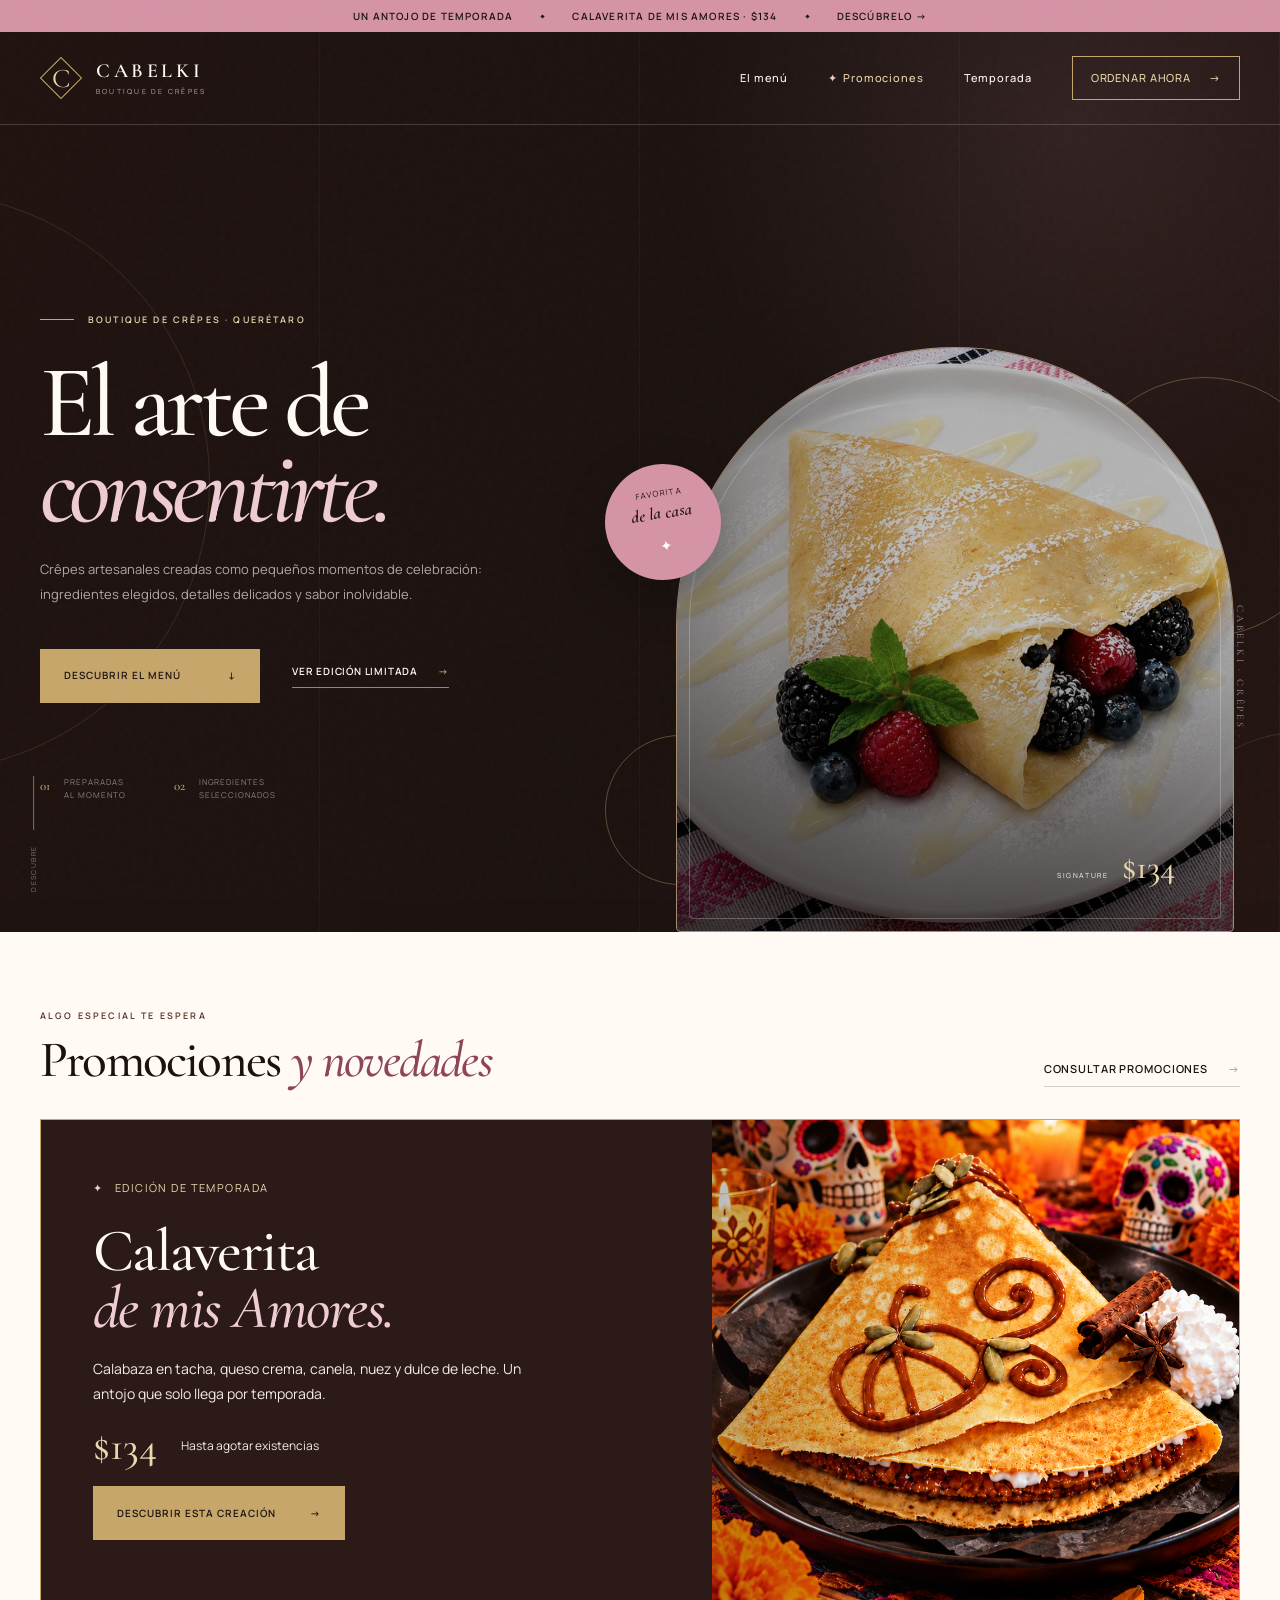
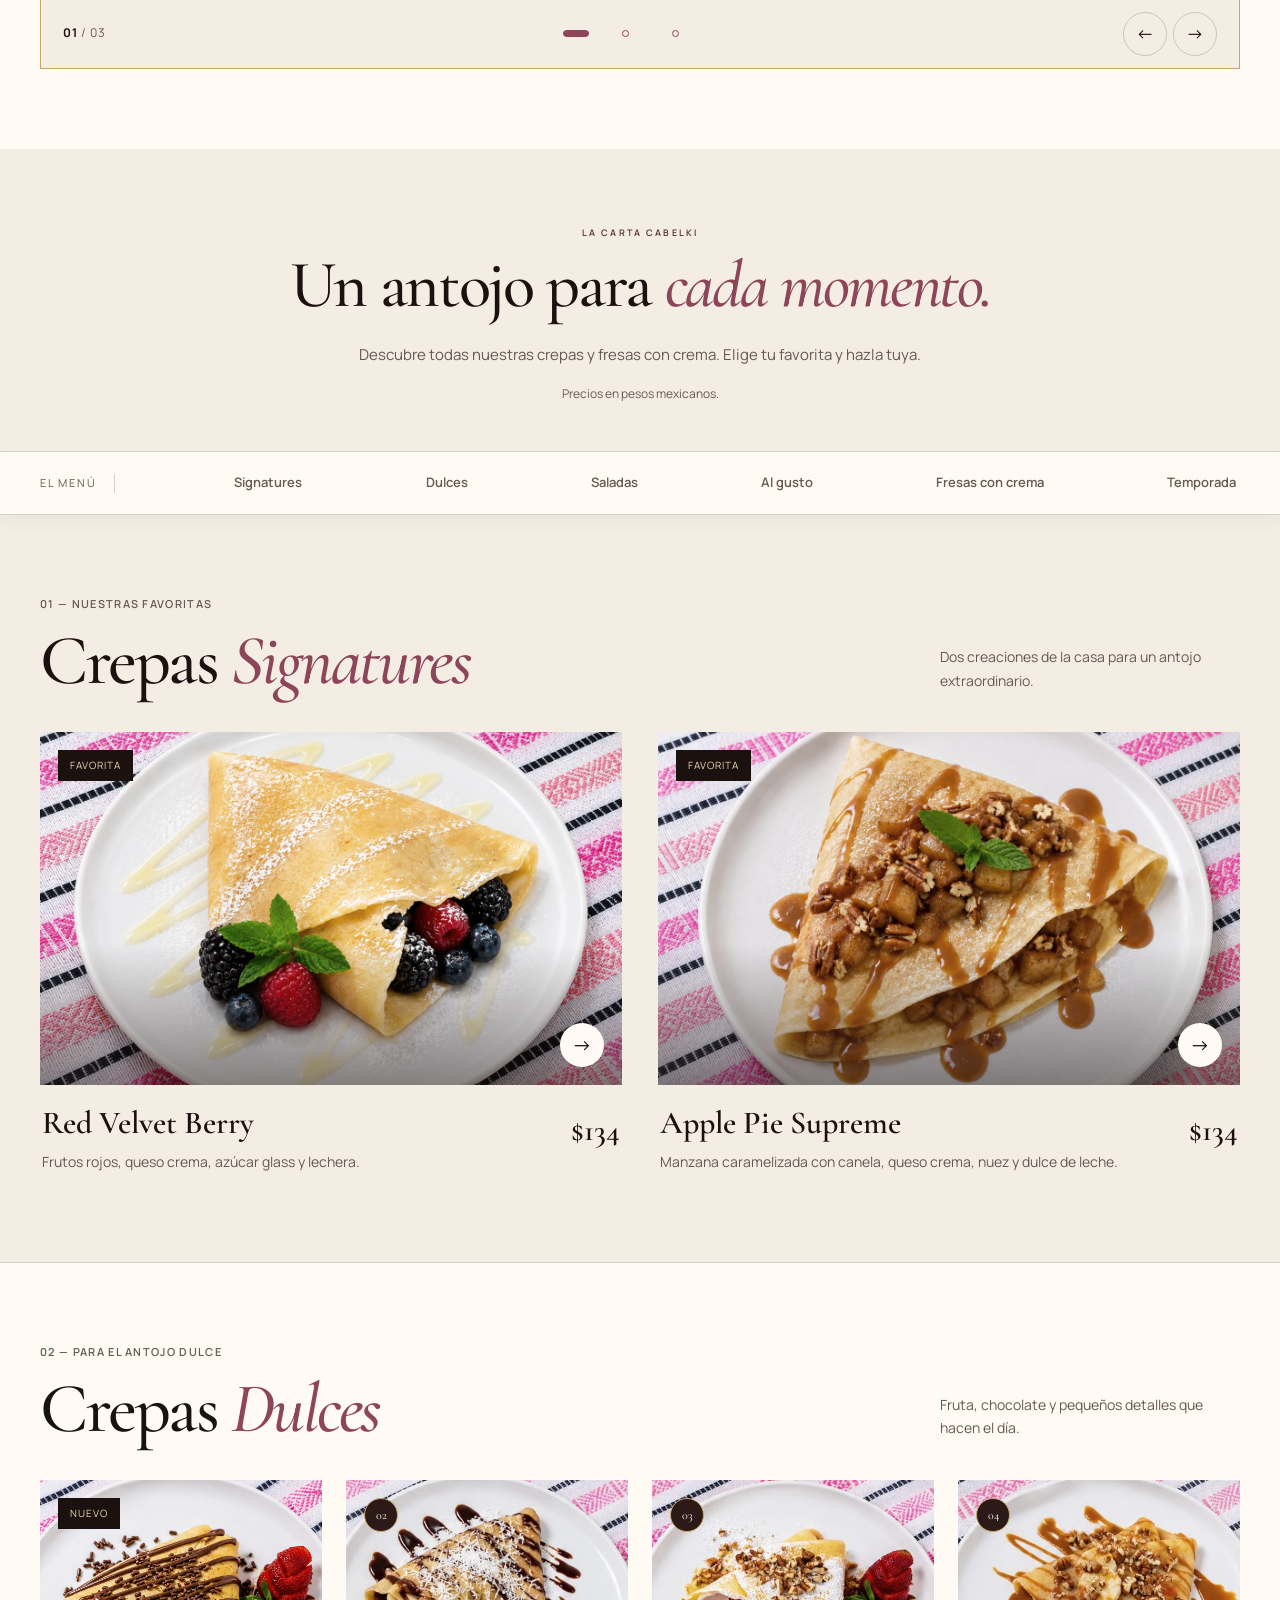
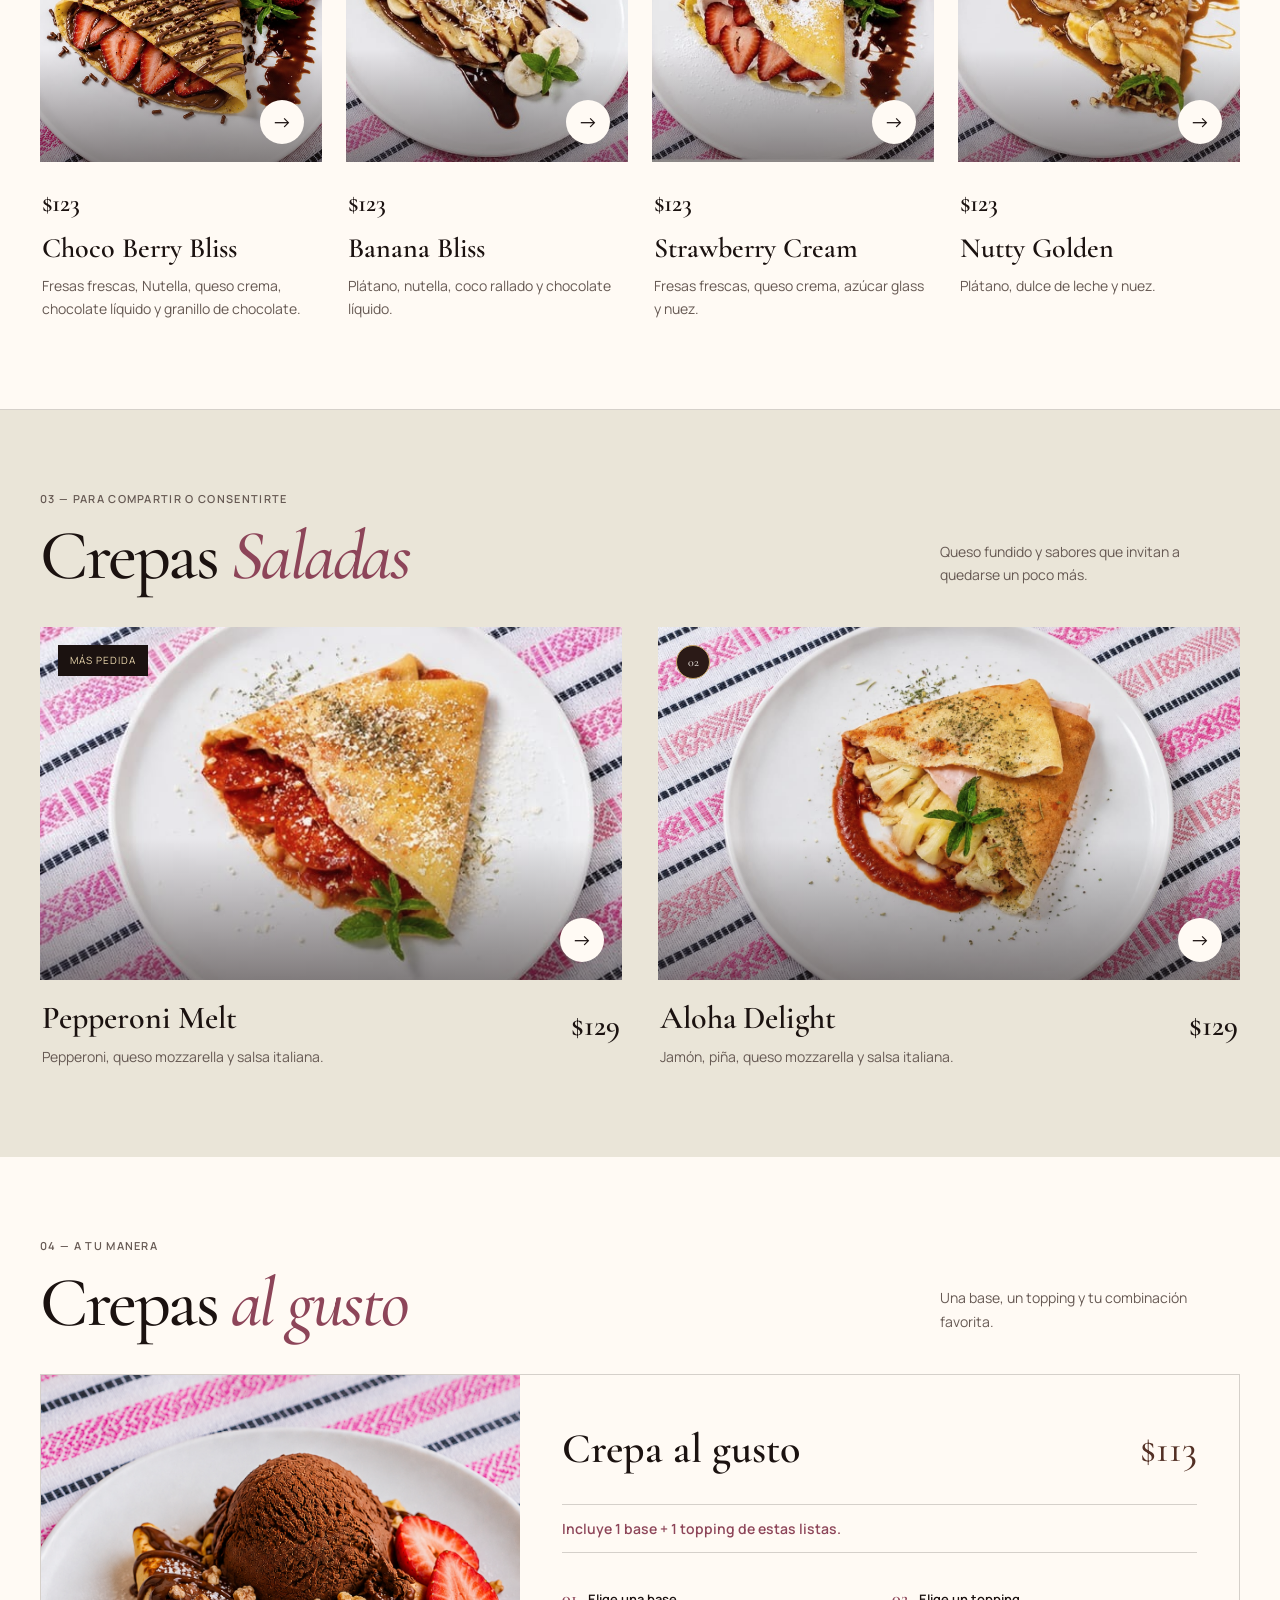
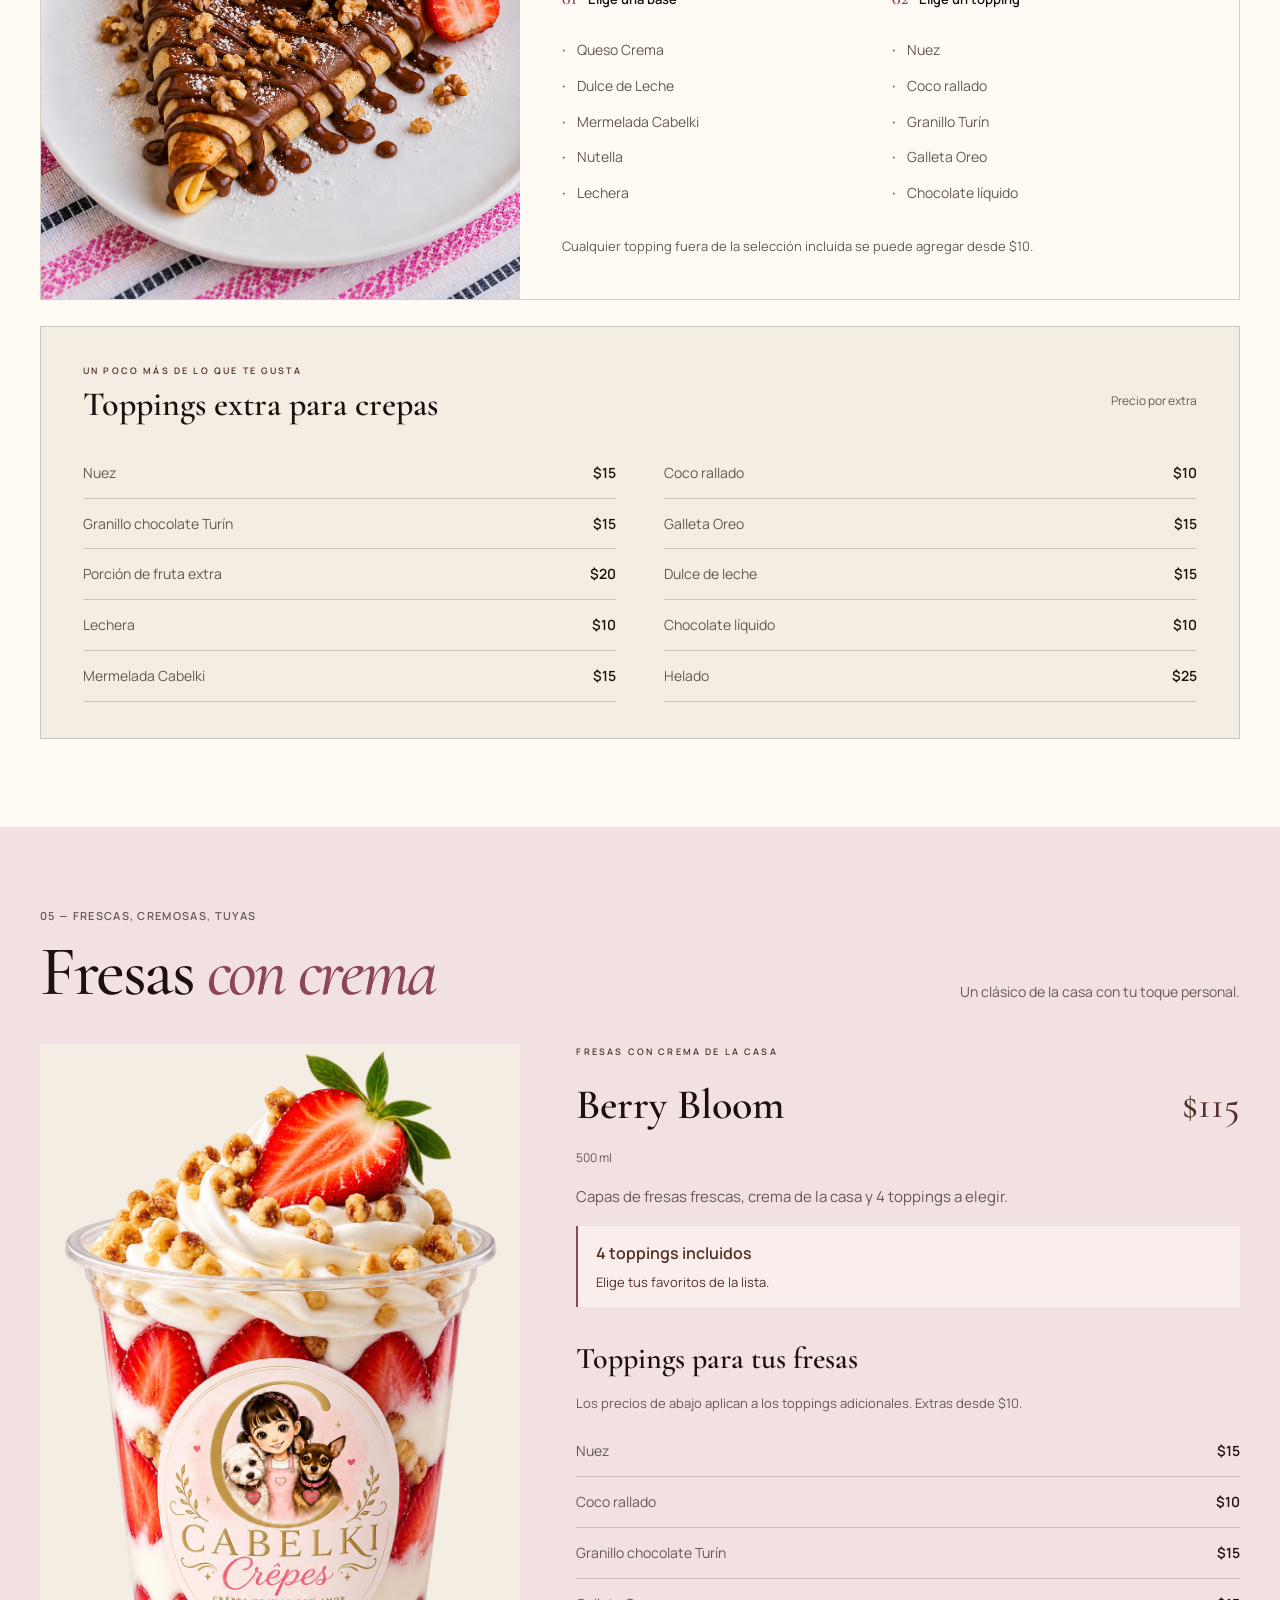
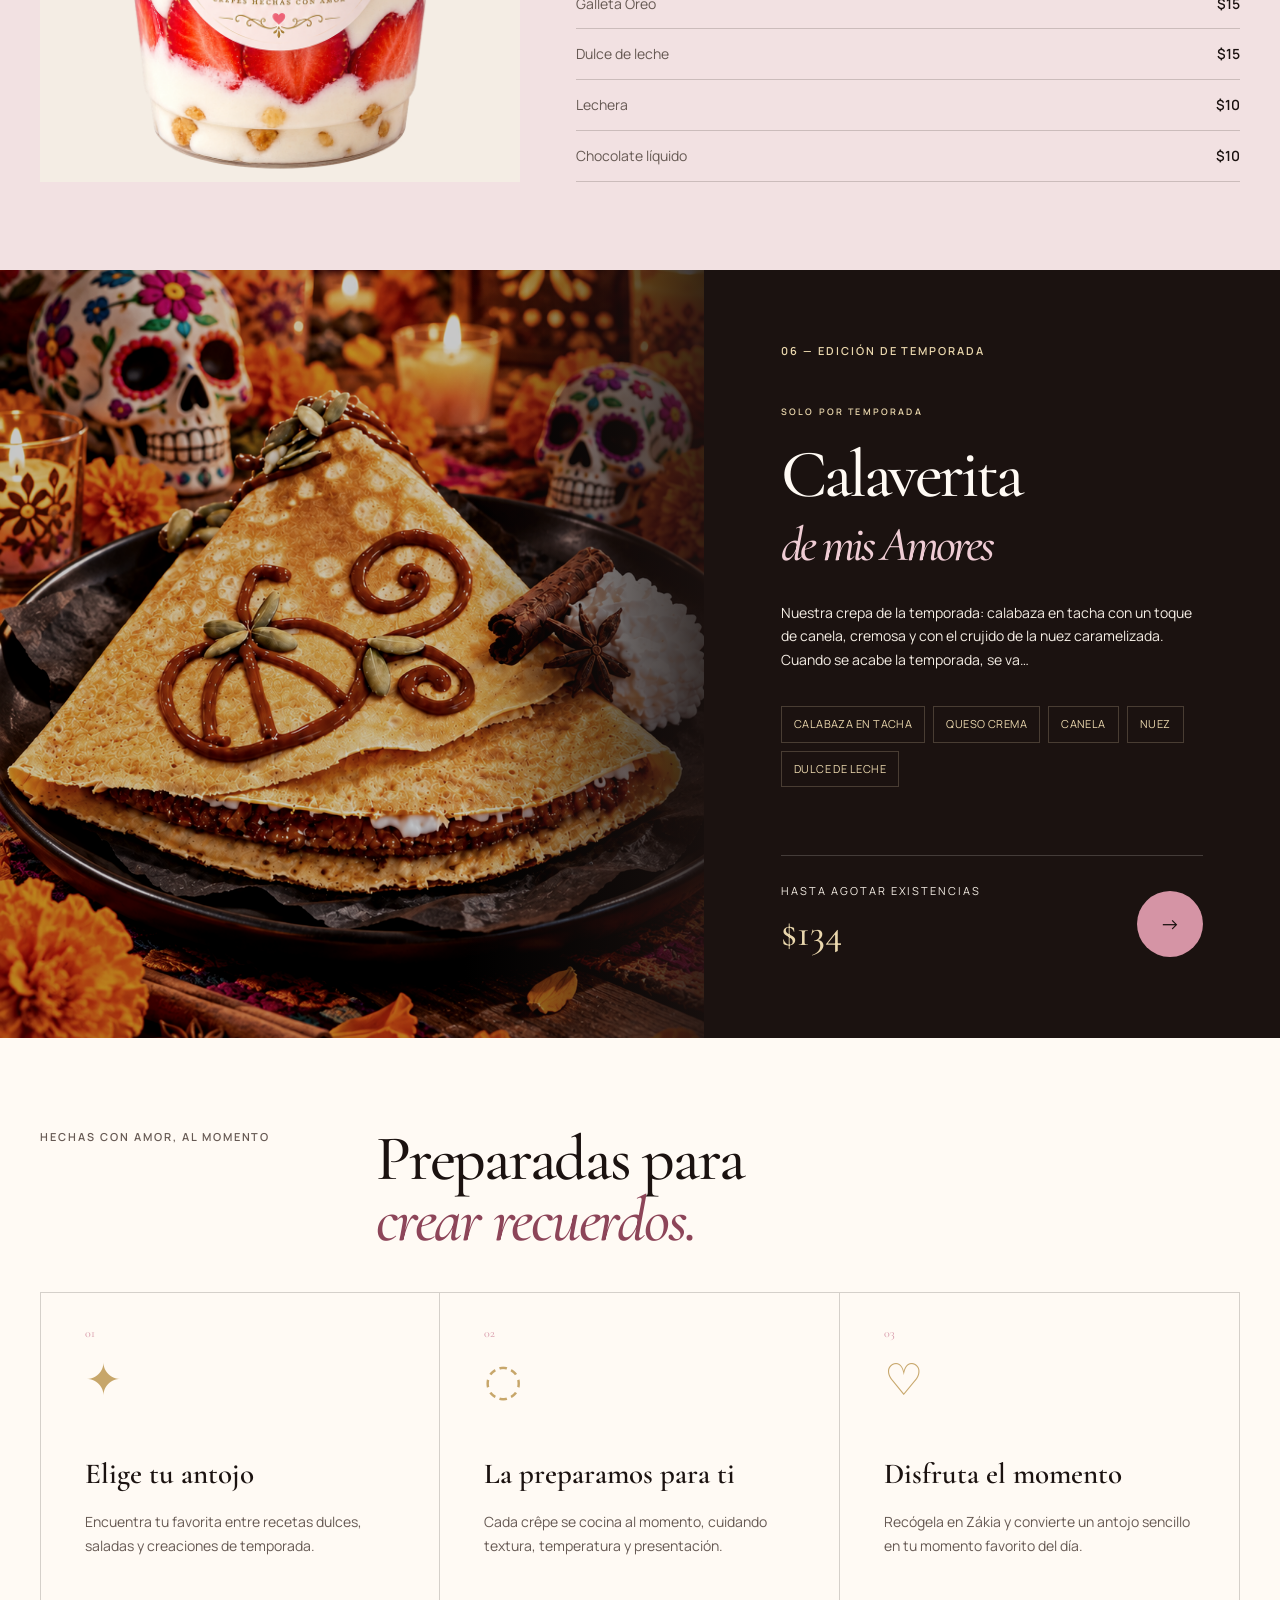
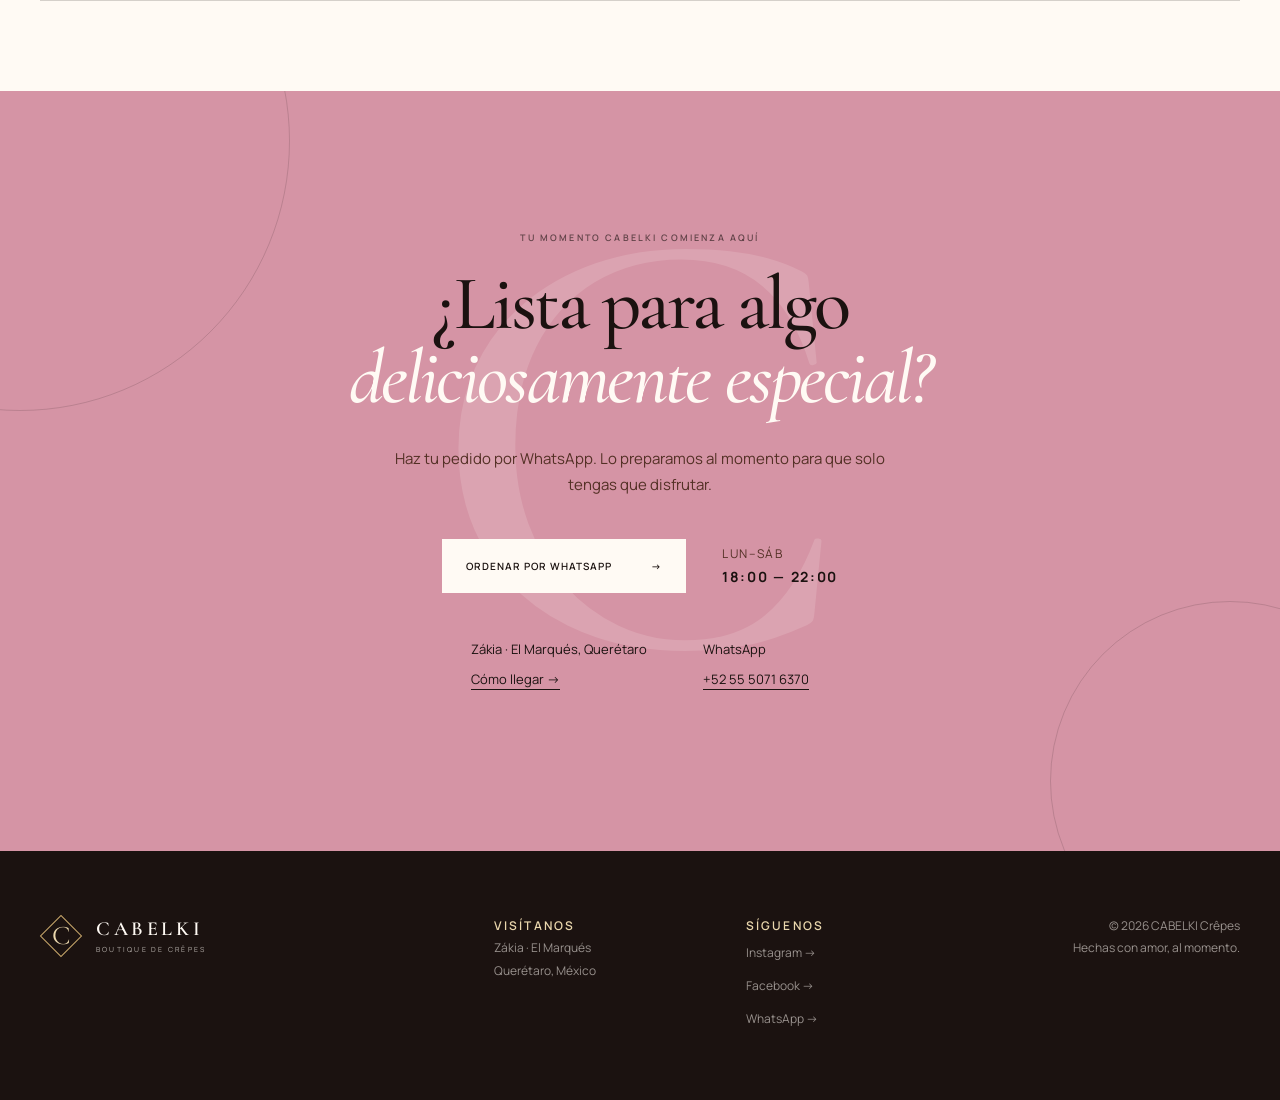
==== design-artifacts/luxury-concept/index.html @ 90e81aed "Add luxury menu concept and promotions carousel" ====
<!doctype html>
<html lang="es-MX">
<head>
  <meta charset="utf-8">
  <meta name="viewport" content="width=device-width, initial-scale=1">
  <meta name="theme-color" content="#1b1210">
  <title>CABELKI Crêpes — Menú artesanal</title>
  <meta name="description" content="Descubre el menú de CABELKI: crepas Signatures, dulces, saladas, al gusto y fresas con crema. Preparadas al momento en Zákia, Querétaro.">
  <link rel="icon" href="../../assets/logo/favicon.svg" type="image/svg+xml">
  <link rel="preconnect" href="https://fonts.googleapis.com">
  <link rel="preconnect" href="https://fonts.gstatic.com" crossorigin>
  <link href="https://fonts.googleapis.com/css2?family=Cormorant+Garamond:ital,wght@0,500;0,600;1,500&family=Manrope:wght@400;500;600&display=swap" rel="stylesheet">
  <link rel="stylesheet" href="styles.css">
</head>
<body>
  <a class="skip-link" href="#main">Saltar al contenido</a>

  <a class="announcement" href="#promociones">
    <span>Un antojo de temporada</span>
    <i aria-hidden="true"></i>
    <span>Calaverita de mis Amores · $134</span>
    <i aria-hidden="true"></i>
    <span>Descúbrelo <span aria-hidden="true">→</span></span>
  </a>

  <header class="site-header" id="siteHeader">
    <div class="nav-shell">
      <a class="brand" href="#inicio" aria-label="CABELKI Crêpes — Inicio">
        <span class="brand-seal" aria-hidden="true">C</span>
        <span class="brand-type">
          <b>CABELKI</b>
          <small>Boutique de crêpes</small>
        </span>
      </a>

      <button class="menu-toggle" id="menuToggle" type="button" aria-expanded="false" aria-controls="primaryNav">
        <span></span><span></span>
        <span class="sr-only">Abrir menú</span>
      </button>

      <nav class="primary-nav" id="primaryNav" aria-label="Navegación principal">
        <a href="#coleccion">El menú</a>
        <a href="#promociones" class="nav-promotions"><span aria-hidden="true">✦</span> Promociones</a>
        <a href="#temporada">Temporada</a>
        <a href="#contacto" class="nav-order">Ordenar ahora <span aria-hidden="true">&rarr;</span></a>
      </nav>
    </div>
  </header>

  <main id="main">
    <section class="hero" id="inicio">
      <div class="hero-orbit hero-orbit--one" aria-hidden="true"></div>
      <div class="hero-orbit hero-orbit--two" aria-hidden="true"></div>

      <div class="hero-shell">
        <div class="hero-copy">
          <p class="kicker"><span></span>Boutique de crêpes · Querétaro</p>
          <h1>El arte de<br><em>consentirte.</em></h1>
          <p class="hero-lede">Crêpes artesanales creadas como pequeños momentos de celebración: ingredientes elegidos, detalles delicados y sabor inolvidable.</p>

          <div class="hero-actions">
            <a class="button button--gold" href="#coleccion">Descubrir el menú <span aria-hidden="true">&darr;</span></a>
            <a class="text-link" href="#temporada">Ver edición limitada <span aria-hidden="true">→</span></a>
          </div>

          <div class="hero-notes" aria-label="Características">
            <p><strong>01</strong><span>Preparadas<br>al momento</span></p>
            <p><strong>02</strong><span>Ingredientes<br>seleccionados</span></p>
          </div>
        </div>

        <div class="hero-art">
          <p class="vertical-word" aria-hidden="true">CABELKI · CRÊPES ·</p>
          <div class="arch-frame">
            <img src="../../assets/crepes/red-velvet-berry.jpg" alt="Crêpe CABELKI con frutos rojos frescos">
            <div class="image-wash" aria-hidden="true"></div>
          </div>
          <div class="hero-badge" aria-label="Favorita de la casa">
            <span>Favorita</span>
            <strong>de la casa</strong>
            <i aria-hidden="true">✦</i>
          </div>
          <div class="hero-price">
            <small>Signature</small>
            <strong>$134</strong>
          </div>
        </div>
      </div>

      <a class="scroll-cue" href="#promociones">
        <span>Descubre</span><i aria-hidden="true"></i>
      </a>
    </section>

    <section class="promotions" id="promociones" aria-labelledby="promotions-heading">
      <div class="section-shell">
        <header class="promotions-heading">
          <div><p class="overline">Algo especial te espera</p><h2 id="promotions-heading">Promociones <em>y novedades</em></h2></div>
          <a class="text-link text-link--dark" href="https://wa.me/525550716370?text=Hola%20CABELKI%2C%20%C2%BFqu%C3%A9%20promociones%20tienen%20disponibles%3F" target="_blank" rel="noopener">Consultar promociones <span aria-hidden="true">→</span></a>
        </header>
        <!-- Verified highlights; replace or add slides here when a new offer is confirmed. -->
        <div class="promo-carousel" role="region" aria-roledescription="carrusel" aria-label="Promociones y avisos de CABELKI">
          <div class="promo-slides" id="promoSlides">
            <article class="promo-slide promo-slide--season" id="promo-season" role="group" aria-roledescription="diapositiva" aria-label="1 de 3: Edición de temporada">
              <div class="promo-copy">
                <p class="promo-label"><span aria-hidden="true">✦</span> Edición de temporada</p>
                <h3>Calaverita<br><em>de mis Amores.</em></h3>
                <p>Calabaza en tacha, queso crema, canela, nuez y dulce de leche. Un antojo que solo llega por temporada.</p>
                <div class="promo-offer"><strong>$134</strong><span>Hasta agotar existencias</span></div>
                <a class="button button--gold" href="#temporada">Descubrir esta creación <span aria-hidden="true">→</span></a>
              </div>
              <div class="promo-photo"><img src="../../assets/crepes/crepa-de-temporada.png" alt="Calaverita de mis Amores, crepa de temporada" loading="lazy" decoding="async"></div>
            </article>
            <article class="promo-slide promo-slide--berry" id="promo-berry" role="group" aria-roledescription="diapositiva" aria-label="2 de 3: Berry Bloom">
              <div class="promo-copy">
                <p class="promo-label"><span aria-hidden="true">✦</span> Un favorito a tu gusto</p>
                <h3>Berry Bloom.<br><em>Tu toque especial.</em></h3>
                <p>Fresas frescas y crema de la casa en un vaso de 500 ml. Incluye 4 toppings a elegir.</p>
                <div class="promo-offer"><strong>$115</strong><span>Extras desde $10</span></div>
                <a class="button button--gold" href="#fresas-con-crema">Ver fresas y toppings <span aria-hidden="true">→</span></a>
              </div>
              <div class="promo-photo"><img src="../../assets/crepes/fresas-con-crema.png" alt="Vaso Berry Bloom de fresas con crema" loading="lazy" decoding="async"></div>
            </article>
            <article class="promo-slide promo-slide--notice" id="promo-hours" role="group" aria-roledescription="diapositiva" aria-label="3 de 3: Horario y pedidos">
              <div class="promo-copy">
                <p class="promo-label"><span aria-hidden="true">✦</span> Un aviso para tu próximo antojo</p>
                <h3>Las tardes saben<br><em>mejor aquí.</em></h3>
                <p>Te esperamos en Zákia, El Marqués. Haz tu pedido por WhatsApp; preparamos cada crepa al momento.</p>
                <div class="notice-hours"><strong>18:00 — 22:00</strong><span>Lunes a sábado</span></div>
                <a class="button button--gold" href="https://wa.me/525550716370?text=%C2%A1Hola%20CABELKI!%20Quiero%20hacer%20un%20pedido." target="_blank" rel="noopener">Pedir por WhatsApp <span aria-hidden="true">→</span></a>
              </div>
              <div class="notice-art" aria-hidden="true"><span>C</span><p>Hechas con amor.<br>Al momento.</p></div>
            </article>
          </div>
          <div class="promo-controls" hidden>
            <span class="promo-counter" aria-hidden="true"><b id="promoCurrent">01</b> <span>/ 03</span></span>
            <div class="promo-dots" aria-label="Elegir un aviso">
              <button type="button" data-promo-slide="0" aria-controls="promo-season" aria-label="Ver aviso 1: Edición de temporada" aria-current="true"></button>
              <button type="button" data-promo-slide="1" aria-controls="promo-berry" aria-label="Ver aviso 2: Berry Bloom"></button>
              <button type="button" data-promo-slide="2" aria-controls="promo-hours" aria-label="Ver aviso 3: Horario y pedidos"></button>
            </div>
            <div class="promo-arrows">
              <button type="button" id="promoPrevious" aria-controls="promoSlides" aria-label="Aviso anterior"><span aria-hidden="true">←</span></button>
              <button type="button" id="promoNext" aria-controls="promoSlides" aria-label="Aviso siguiente"><span aria-hidden="true">→</span></button>
            </div>
          </div>
          <p class="sr-only" id="promoStatus" aria-live="polite" aria-atomic="true"></p>
        </div>
      </div>
    </section>

    <div class="menu-intro section-shell" id="coleccion">
      <p class="overline">La carta CABELKI</p>
      <h2>Un antojo para <em>cada momento.</em></h2>
      <p>Descubre todas nuestras crepas y fresas con crema. Elige tu favorita y hazla tuya.</p>
      <span class="menu-note">Precios en pesos mexicanos.</span>
    </div>

    <nav class="category-nav" aria-label="Categorías del menú">
      <div class="category-nav-inner section-shell">
        <span class="category-nav-label">El menú</span>
        <a href="#signature">Signatures</a>
        <a href="#dulces">Dulces</a>
        <a href="#saladas">Saladas</a>
        <a href="#crepe-al-gusto">Al gusto</a>
        <a href="#fresas-con-crema">Fresas con crema</a>
        <a href="#temporada">Temporada</a>
      </div>
    </nav>


    <section class="menu-category menu-category--signature" id="signature" aria-labelledby="signature-heading">
      <div class="section-shell">
        <header class="category-heading">
          <div><p class="section-index">01 — Nuestras favoritas</p><h2 id="signature-heading">Crepas <em>Signatures</em></h2></div>
          <p>Dos creaciones de la casa para un antojo extraordinario.</p>
        </header>
        <div class="product-grid product-grid--2">
          <article class="product-card">
            <a class="product-image" href="#contacto" aria-label="Ver cómo pedir Red Velvet Berry">
              <img src="../../assets/crepes/red-velvet-berry.jpg" alt="Crepa Red Velvet Berry" loading="lazy" decoding="async">
              <span class="product-badge">Favorita</span>
              <span class="image-action" aria-hidden="true">→</span>
            </a>
            <div class="product-info">
              <div><h3>Red Velvet Berry</h3><p class="product-description">Frutos rojos, queso crema, azúcar glass y lechera.</p></div>
              <strong class="product-price">$134</strong>
            </div>
          </article>
          <article class="product-card">
            <a class="product-image" href="#contacto" aria-label="Ver cómo pedir Apple Pie Supreme">
              <img src="../../assets/crepes/apple-pie-supreme.jpg" alt="Crepa Apple Pie Supreme" loading="lazy" decoding="async">
              <span class="product-badge">Favorita</span>
              <span class="image-action" aria-hidden="true">→</span>
            </a>
            <div class="product-info">
              <div><h3>Apple Pie Supreme</h3><p class="product-description">Manzana caramelizada con canela, queso crema, nuez y dulce de leche.</p></div>
              <strong class="product-price">$134</strong>
            </div>
          </article>
        </div>
      </div>
    </section>

    <section class="menu-category menu-category--sweet" id="dulces" aria-labelledby="dulces-heading">
      <div class="section-shell">
        <header class="category-heading">
          <div><p class="section-index">02 — Para el antojo dulce</p><h2 id="dulces-heading">Crepas <em>Dulces</em></h2></div>
          <p>Fruta, chocolate y pequeños detalles que hacen el día.</p>
        </header>
        <div class="product-grid product-grid--4">
          <article class="product-card">
            <a class="product-image" href="#contacto" aria-label="Ver cómo pedir Choco Berry Bliss">
              <img src="../../assets/crepes/choco-berry-bliss.jpeg" alt="Crepa Choco Berry Bliss" loading="lazy" decoding="async">
              <span class="product-badge">Nuevo</span>
              <span class="image-action" aria-hidden="true">→</span>
            </a>
            <div class="product-info">
              <div><h3>Choco Berry Bliss</h3><p class="product-description">Fresas frescas, Nutella, queso crema, chocolate líquido y granillo de chocolate.</p></div>
              <strong class="product-price">$123</strong>
            </div>
          </article>
          <article class="product-card">
            <a class="product-image" href="#contacto" aria-label="Ver cómo pedir Banana Bliss">
              <img src="../../assets/crepes/banana-bliss.jpeg" alt="Crepa Banana Bliss" loading="lazy" decoding="async">
              <span class="product-number">02</span>
              <span class="image-action" aria-hidden="true">→</span>
            </a>
            <div class="product-info">
              <div><h3>Banana Bliss</h3><p class="product-description">Plátano, nutella, coco rallado y chocolate líquido.</p></div>
              <strong class="product-price">$123</strong>
            </div>
          </article>
          <article class="product-card">
            <a class="product-image" href="#contacto" aria-label="Ver cómo pedir Strawberry Cream">
              <img src="../../assets/crepes/strawberry-cream.jpg" alt="Crepa Strawberry Cream" loading="lazy" decoding="async">
              <span class="product-number">03</span>
              <span class="image-action" aria-hidden="true">→</span>
            </a>
            <div class="product-info">
              <div><h3>Strawberry Cream</h3><p class="product-description">Fresas frescas, queso crema, azúcar glass y nuez.</p></div>
              <strong class="product-price">$123</strong>
            </div>
          </article>
          <article class="product-card">
            <a class="product-image" href="#contacto" aria-label="Ver cómo pedir Nutty Golden">
              <img src="../../assets/crepes/nutty-golden.jpg" alt="Crepa Nutty Golden" loading="lazy" decoding="async">
              <span class="product-number">04</span>
              <span class="image-action" aria-hidden="true">→</span>
            </a>
            <div class="product-info">
              <div><h3>Nutty Golden</h3><p class="product-description">Plátano, dulce de leche y nuez.</p></div>
              <strong class="product-price">$123</strong>
            </div>
          </article>
        </div>
      </div>
    </section>

    <section class="menu-category menu-category--savory" id="saladas" aria-labelledby="saladas-heading">
      <div class="section-shell">
        <header class="category-heading">
          <div><p class="section-index">03 — Para compartir o consentirte</p><h2 id="saladas-heading">Crepas <em>Saladas</em></h2></div>
          <p>Queso fundido y sabores que invitan a quedarse un poco más.</p>
        </header>
        <div class="product-grid product-grid--2">
          <article class="product-card">
            <a class="product-image" href="#contacto" aria-label="Ver cómo pedir Pepperoni Melt">
              <img src="../../assets/crepes/pepperoni-melt.jpeg" alt="Crepa Pepperoni Melt" loading="lazy" decoding="async">
              <span class="product-badge">Más pedida</span>
              <span class="image-action" aria-hidden="true">→</span>
            </a>
            <div class="product-info">
              <div><h3>Pepperoni Melt</h3><p class="product-description">Pepperoni, queso mozzarella y salsa italiana.</p></div>
              <strong class="product-price">$129</strong>
            </div>
          </article>
          <article class="product-card">
            <a class="product-image" href="#contacto" aria-label="Ver cómo pedir Aloha Delight">
              <img src="../../assets/crepes/aloha-delight.jpg" alt="Crepa Aloha Delight" loading="lazy" decoding="async">
              <span class="product-number">02</span>
              <span class="image-action" aria-hidden="true">→</span>
            </a>
            <div class="product-info">
              <div><h3>Aloha Delight</h3><p class="product-description">Jamón, piña, queso mozzarella y salsa italiana.</p></div>
              <strong class="product-price">$129</strong>
            </div>
          </article>
        </div>
      </div>
    </section>

    <section class="menu-category custom-section" id="crepe-al-gusto" aria-labelledby="custom-heading">
      <div class="section-shell">
        <header class="category-heading">
          <div><p class="section-index">04 — A tu manera</p><h2 id="custom-heading">Crepas <em>al gusto</em></h2></div>
          <p>Una base, un topping y tu combinación favorita.</p>
        </header>
        <article class="custom-feature">
          <div class="feature-photo"><img src="../../assets/crepes/crepe-al-gusto.png" alt="Crepa al gusto con base y topping a elegir" loading="lazy" decoding="async"></div>
          <div class="custom-copy">
            <div class="feature-title-row"><h3>Crepa al gusto</h3><strong class="feature-price">$113</strong></div>
            <p class="feature-included">Incluye 1 base + 1 topping de estas listas.</p>
            <div class="choice-columns">
              <div><h4><span>01</span> Elige una base</h4><ul class="choice-list" id="base-options">
                    <li>Queso Crema</li>
                    <li>Dulce de Leche</li>
                    <li>Mermelada Cabelki</li>
                    <li>Nutella</li>
                    <li>Lechera</li>
              </ul></div>
              <div><h4><span>02</span> Elige un topping</h4><ul class="choice-list" id="included-toppings">
                    <li>Nuez</li>
                    <li>Coco rallado</li>
                    <li>Granillo Turín</li>
                    <li>Galleta Oreo</li>
                    <li>Chocolate líquido</li>
              </ul></div>
            </div>
            <p class="feature-note">Cualquier topping fuera de la selección incluida se puede agregar desde $10.</p>
          </div>
        </article>
        <div class="extras-panel" id="toppings-extras">
          <div class="extras-heading"><div><p class="overline">Un poco más de lo que te gusta</p><h3>Toppings extra para crepas</h3></div><p>Precio por extra</p></div>
          <ul class="price-list" aria-label="Toppings extra para crepas y precios">
              <li><span>Nuez</span><strong>$15</strong></li>
              <li><span>Coco rallado</span><strong>$10</strong></li>
              <li><span>Granillo chocolate Turín</span><strong>$15</strong></li>
              <li><span>Galleta Oreo</span><strong>$15</strong></li>
              <li><span>Porción de fruta extra</span><strong>$20</strong></li>
              <li><span>Dulce de leche</span><strong>$15</strong></li>
              <li><span>Lechera</span><strong>$10</strong></li>
              <li><span>Chocolate líquido</span><strong>$10</strong></li>
              <li><span>Mermelada Cabelki</span><strong>$15</strong></li>
              <li><span>Helado</span><strong>$25</strong></li>
          </ul>
        </div>
      </div>
    </section>

    <section class="menu-category berry-section" id="fresas-con-crema" aria-labelledby="berry-heading">
      <div class="section-shell">
        <header class="category-heading">
          <div><p class="section-index">05 — Frescas, cremosas, tuyas</p><h2 id="berry-heading">Fresas <em>con crema</em></h2></div>
          <p>Un clásico de la casa con tu toque personal.</p>
        </header>
        <article class="berry-feature">
          <div class="feature-photo"><img src="../../assets/crepes/fresas-con-crema.png" alt="Berry Bloom: vaso de fresas con crema" loading="lazy" decoding="async"></div>
          <div class="berry-copy">
            <p class="overline">Fresas con crema de la casa</p>
            <div class="feature-title-row"><h3>Berry Bloom</h3><strong class="feature-price">$115</strong></div>
            <span class="serving-size">500 ml</span>
            <p class="berry-description">Capas de fresas frescas, crema de la casa y 4 toppings a elegir.</p>
            <p class="included-callout">4 toppings incluidos <span>Elige tus favoritos de la lista.</span></p>
            <h4>Toppings para tus fresas</h4>
            <p class="feature-note">Los precios de abajo aplican a los toppings adicionales. Extras desde $10.</p>
            <ul class="price-list berry-toppings" aria-label="Toppings para fresas con crema; precio por topping adicional">
              <li><span>Nuez</span><strong>$15</strong></li>
              <li><span>Coco rallado</span><strong>$10</strong></li>
              <li><span>Granillo chocolate Turín</span><strong>$15</strong></li>
              <li><span>Galleta Oreo</span><strong>$15</strong></li>
              <li><span>Dulce de leche</span><strong>$15</strong></li>
              <li><span>Lechera</span><strong>$10</strong></li>
              <li><span>Chocolate líquido</span><strong>$10</strong></li>
            </ul>
          </div>
        </article>
      </div>
    </section>

    <section class="season" id="temporada" aria-labelledby="season-heading">
      <div class="season-image">
        <img src="../../assets/crepes/crepa-de-temporada.png" alt="Calaverita de mis Amores, crepa de temporada CABELKI" loading="lazy" decoding="async">
      </div>
      <div class="season-copy">
        <p class="section-index">06 — Edición de temporada</p>
        <p class="overline overline--light">Solo por temporada</p>
        <h2 id="season-heading">Calaverita<br><em>de mis Amores</em></h2>
        <p class="season-description">Nuestra crepa de la temporada: calabaza en tacha con un toque de canela, cremosa y con el crujido de la nuez caramelizada. Cuando se acabe la temporada, se va…</p>
        <ul class="ingredient-list" aria-label="Ingredientes principales">
          <li>Calabaza en tacha</li>
          <li>Queso crema</li>
          <li>Canela</li>
          <li>Nuez</li>
          <li>Dulce de leche</li>
        </ul>
        <div class="season-order">
          <span><small>Hasta agotar existencias</small><strong>$134</strong></span>
          <a class="round-action" href="#contacto" aria-label="Ordenar la crepa de temporada">&rarr;</a>
        </div>
      </div>
    </section>

    <section class="experience" id="experiencia">
      <div class="section-shell">
        <header class="experience-heading">
          <p class="section-index">Hechas con amor, al momento</p>
          <h2>Preparadas para<br><em>crear recuerdos.</em></h2>
        </header>

        <div class="experience-grid">
          <article>
            <span>01</span>
            <div class="experience-icon" aria-hidden="true">✦</div>
            <h3>Elige tu antojo</h3>
            <p>Encuentra tu favorita entre recetas dulces, saladas y creaciones de temporada.</p>
          </article>
          <article>
            <span>02</span>
            <div class="experience-icon" aria-hidden="true">◌</div>
            <h3>La preparamos para ti</h3>
            <p>Cada crêpe se cocina al momento, cuidando textura, temperatura y presentación.</p>
          </article>
          <article>
            <span>03</span>
            <div class="experience-icon" aria-hidden="true">♡</div>
            <h3>Disfruta el momento</h3>
            <p>Recógela en Zákia y convierte un antojo sencillo en tu momento favorito del día.</p>
          </article>
        </div>
      </div>
    </section>

    <section class="contact" id="contacto">
      <div class="contact-art" aria-hidden="true">C</div>
      <div class="section-shell contact-inner">
        <p class="overline overline--light">Tu momento CABELKI comienza aquí</p>
        <h2>¿Lista para algo<br><em>deliciosamente especial?</em></h2>
        <p>Haz tu pedido por WhatsApp. Lo preparamos al momento para que solo tengas que disfrutar.</p>
        <div class="contact-actions">
          <a class="button button--cream" href="https://wa.me/525550716370?text=%C2%A1Hola%20CABELKI%20Cr%C3%AApes!%20Quiero%20hacer%20un%20pedido%20%F0%9F%A5%9E" target="_blank" rel="noopener">Ordenar por WhatsApp <span aria-hidden="true">&rarr;</span></a>
          <span>Lun–Sáb<br><strong>18:00 — 22:00</strong></span>
        </div>
        <div class="contact-details">
          <p>Zákia · El Marqués, Querétaro<br><a href="https://www.google.com/maps/search/Zakia+el+Marques+Quer%C3%A9taro" target="_blank" rel="noopener">Cómo llegar <span aria-hidden="true">→</span></a></p>
          <p>WhatsApp<br><a href="https://wa.me/525550716370" target="_blank" rel="noopener">+52 55 5071 6370</a></p>
        </div>
      </div>
    </section>
  </main>

  <footer class="site-footer">
    <div class="footer-shell">
      <a class="brand brand--footer" href="#inicio">
        <span class="brand-seal" aria-hidden="true">C</span>
        <span class="brand-type"><b>CABELKI</b><small>Boutique de crêpes</small></span>
      </a>
      <div>
        <p class="footer-label">Visítanos</p>
        <p>Zákia · El Marqués<br>Querétaro, México</p>
      </div>
      <div>
        <p class="footer-label">Síguenos</p>
        <a href="https://instagram.com/cabelki_crepes" target="_blank" rel="noopener">Instagram &rarr;</a><br>
        <a href="https://www.facebook.com/profile.php?id=61592258420358&amp;sk=about" target="_blank" rel="noopener">Facebook &rarr;</a><br>
        <a href="https://wa.me/525550716370" target="_blank" rel="noopener">WhatsApp &rarr;</a>
      </div>
      <p class="footer-note">© <span id="year">2026</span> CABELKI Crêpes<br>Hechas con amor, al momento.</p>
    </div>
  </footer>

  <script src="script.js"></script>
</body>
</html>
---- design-artifacts/luxury-concept/styles.css ----
:root {
  --ink: #1b1210;
  --ink-soft: #2b1a17;
  --cocoa: #533025;
  --ivory: #f4ede4;
  --paper: #fffaf4;
  --rose: #d594a5;
  --rose-soft: #efccd4;
  --rose-text: #8d4559;
  --muted: #665953;
  --gold: #c7a66a;
  --gold-light: #ead7ad;
  --line-dark: rgba(27, 18, 16, .18);
  --line-light: rgba(255, 250, 244, .18);
  --display: "Cormorant Garamond", Georgia, serif;
  --sans: "Manrope", Arial, sans-serif;
  --shell: min(1280px, calc(100vw - 80px));
  --header-height: 92px;
  --category-height: 62px;
}

*, *::before, *::after { box-sizing: border-box; }

html { scroll-behavior: smooth; scroll-padding-top: calc(var(--header-height) + var(--category-height) + 20px); }
[hidden] { display: none !important; }

body {
  margin: 0;
  background: var(--ivory);
  color: var(--ink);
  font-family: var(--sans);
  font-size: 15px;
  line-height: 1.7;
  -webkit-font-smoothing: antialiased;
}

body::before {
  position: fixed;
  inset: 0;
  z-index: 99;
  pointer-events: none;
  opacity: .035;
  content: "";
  background-image: url("data:image/svg+xml,%3Csvg viewBox='0 0 180 180' xmlns='http://www.w3.org/2000/svg'%3E%3Cfilter id='n'%3E%3CfeTurbulence type='fractalNoise' baseFrequency='.9' numOctaves='3' stitchTiles='stitch'/%3E%3C/filter%3E%3Crect width='100%25' height='100%25' filter='url(%23n)' opacity='.65'/%3E%3C/svg%3E");
}

a { color: inherit; text-decoration: none; }
img { display: block; width: 100%; }
button { font: inherit; }

.skip-link {
  position: fixed;
  left: 16px;
  top: -80px;
  z-index: 1000;
  padding: 10px 18px;
  background: var(--paper);
  color: var(--ink);
  transition: top .2s ease;
}

.skip-link:focus { top: 16px; }

:focus-visible { outline: 2px solid var(--rose); outline-offset: 5px; }

.sr-only {
  position: absolute;
  width: 1px;
  height: 1px;
  padding: 0;
  margin: -1px;
  overflow: hidden;
  clip: rect(0, 0, 0, 0);
  white-space: nowrap;
  border: 0;
}

.section-shell { width: var(--shell); margin-inline: auto; }

.announcement {
  height: 32px;
  background: var(--rose);
  color: var(--ink);
  display: flex;
  justify-content: center;
  align-items: center;
  gap: 28px;
  font-size: 9px;
  font-weight: 600;
  letter-spacing: .2em;
  text-transform: uppercase;
}

.announcement i { width: 3px; height: 3px; background: currentColor; transform: rotate(45deg); }

.site-header {
  position: absolute;
  top: 32px;
  left: 0;
  right: 0;
  z-index: 20;
  color: var(--paper);
  border-bottom: 1px solid var(--line-light);
  transition: background .3s ease, border-color .3s ease, box-shadow .3s ease;
}

.site-header.is-fixed {
  position: fixed;
  top: 0;
  background: rgba(27, 18, 16, .92);
  border-color: transparent;
  box-shadow: 0 12px 36px rgba(0, 0, 0, .18);
  backdrop-filter: blur(18px);
}

.nav-shell {
  width: var(--shell);
  height: 92px;
  margin-inline: auto;
  display: flex;
  align-items: center;
  justify-content: space-between;
}

.brand { display: inline-flex; align-items: center; gap: 14px; }

.brand-seal {
  position: relative;
  width: 42px;
  height: 42px;
  display: grid;
  place-items: center;
  color: var(--gold-light);
  font-family: var(--display);
  font-size: 27px;
  line-height: 1;
}

.brand-seal::before {
  content: "";
  position: absolute;
  inset: 6px;
  border: 1px solid var(--gold);
  transform: rotate(45deg);
}

.brand-type { display: flex; flex-direction: column; line-height: 1; }
.brand-type b { font-family: var(--display); font-size: 20px; letter-spacing: .18em; font-weight: 600; }
.brand-type small { margin-top: 7px; font-size: 7px; text-transform: uppercase; letter-spacing: .32em; opacity: .66; }

.primary-nav { display: flex; align-items: center; gap: 40px; }
.primary-nav > a { font-size: 11px; font-weight: 500; letter-spacing: .08em; position: relative; }
.primary-nav > a:not(.nav-order)::after {
  content: "";
  position: absolute;
  left: 0;
  right: 100%;
  bottom: -8px;
  height: 1px;
  background: var(--gold);
  transition: right .25s ease;
}
.primary-nav > a:hover::after { right: 0; }

.nav-order {
  border: 1px solid var(--gold);
  padding: 12px 18px;
  color: var(--gold-light);
  text-transform: uppercase;
}
.nav-order span { margin-left: 18px; }

.menu-toggle { display: none; }

.hero {
  min-height: 760px;
  height: min(900px, 100svh);
  position: relative;
  overflow: hidden;
  background:
    radial-gradient(circle at 84% 10%, rgba(213, 148, 165, .12), transparent 29%),
    linear-gradient(112deg, #201310 0%, #1b1210 58%, #241512 100%);
  color: var(--paper);
}

.hero::before {
  content: "";
  position: absolute;
  inset: 0;
  opacity: .06;
  background: repeating-linear-gradient(90deg, transparent 0, transparent calc(25% - 1px), #fff 25%);
}

.hero-shell {
  width: var(--shell);
  height: 100%;
  margin-inline: auto;
  display: grid;
  grid-template-columns: 46% 54%;
  align-items: center;
  padding-top: 110px;
  position: relative;
  z-index: 2;
}

.hero-copy { padding: 40px 0 0; position: relative; z-index: 3; }

.kicker,
.overline {
  margin: 0;
  color: var(--cocoa);
  font-size: 9px;
  font-weight: 600;
  letter-spacing: .24em;
  text-transform: uppercase;
}

.kicker { color: var(--gold-light); display: flex; align-items: center; gap: 14px; }
.kicker span { width: 34px; height: 1px; background: var(--gold); }

.hero h1 {
  margin: 32px 0 26px;
  font-family: var(--display);
  font-size: clamp(76px, 8vw, 128px);
  font-weight: 500;
  line-height: .84;
  letter-spacing: -.055em;
}

.hero h1 em { color: var(--rose-soft); font-weight: 500; }

.hero-lede {
  width: min(460px, 90%);
  margin: 0;
  color: rgba(255, 250, 244, .65);
  font-size: 13px;
  line-height: 1.9;
}

.hero-actions { display: flex; align-items: center; gap: 32px; margin-top: 42px; }

.button {
  min-height: 54px;
  display: inline-flex;
  align-items: center;
  justify-content: space-between;
  gap: 34px;
  padding: 0 24px;
  font-size: 10px;
  font-weight: 600;
  letter-spacing: .1em;
  text-transform: uppercase;
  transition: transform .25s ease, background .25s ease, color .25s ease;
}

.button:hover { transform: translateY(-3px); }
.button--gold { min-width: 220px; background: var(--gold); color: var(--ink); }
.button--cream { min-width: 244px; background: var(--paper); color: var(--ink); }

.text-link {
  display: inline-flex;
  gap: 20px;
  align-items: center;
  padding-bottom: 7px;
  color: var(--paper);
  border-bottom: 1px solid rgba(255, 250, 244, .5);
  font-size: 10px;
  font-weight: 600;
  letter-spacing: .08em;
  text-transform: uppercase;
}
.text-link span { color: var(--gold); }
.text-link--dark { color: var(--ink); border-color: var(--line-dark); }

.hero-notes { display: flex; gap: 48px; margin-top: 72px; }
.hero-notes p { margin: 0; display: flex; gap: 14px; align-items: flex-start; }
.hero-notes strong { color: var(--gold); font-family: var(--display); font-size: 13px; font-weight: 500; }
.hero-notes span { color: rgba(255, 250, 244, .48); font-size: 8px; letter-spacing: .12em; line-height: 1.7; text-transform: uppercase; }

.hero-art { height: 74%; max-height: 720px; position: relative; align-self: end; }

.arch-frame {
  position: absolute;
  left: 13%;
  right: 1%;
  top: 0;
  bottom: 0;
  overflow: hidden;
  border: 1px solid rgba(234, 215, 173, .55);
  border-radius: 360px 360px 6px 6px;
  background: var(--cocoa);
}

.arch-frame::before {
  content: "";
  position: absolute;
  inset: 12px;
  z-index: 2;
  border: 1px solid rgba(255, 250, 244, .24);
  border-radius: inherit;
  pointer-events: none;
}

.arch-frame img { height: 100%; object-fit: cover; object-position: 51% center; filter: saturate(.78) contrast(1.05) brightness(.76); }

.image-wash {
  position: absolute;
  inset: 0;
  background:
    linear-gradient(180deg, rgba(27, 18, 16, .05), transparent 45%, rgba(27, 18, 16, .7)),
    linear-gradient(90deg, rgba(29, 17, 14, .34), transparent 45%);
  mix-blend-mode: multiply;
}

.hero-art::before,
.hero-art::after {
  content: "";
  position: absolute;
  z-index: -1;
  border: 1px solid rgba(199, 166, 106, .38);
  border-radius: 50%;
}
.hero-art::before { width: 260px; height: 260px; right: -95px; top: 5%; }
.hero-art::after { width: 150px; height: 150px; left: 2%; bottom: 8%; }

.vertical-word {
  position: absolute;
  z-index: 4;
  right: -8px;
  top: 44%;
  margin: 0;
  color: rgba(255, 250, 244, .55);
  font-family: var(--display);
  font-size: 10px;
  letter-spacing: .28em;
  writing-mode: vertical-rl;
}

.hero-badge {
  position: absolute;
  left: 2%;
  top: 20%;
  z-index: 5;
  width: 116px;
  height: 116px;
  display: flex;
  flex-direction: column;
  align-items: center;
  justify-content: center;
  border-radius: 50%;
  background: var(--rose);
  color: var(--ink);
  box-shadow: 0 18px 50px rgba(0, 0, 0, .24);
  transform: rotate(-9deg);
}
.hero-badge span { font-size: 8px; text-transform: uppercase; letter-spacing: .16em; }
.hero-badge strong { font-family: var(--display); font-size: 17px; font-style: italic; font-weight: 600; }
.hero-badge i { color: var(--paper); font-style: normal; margin-top: 5px; }

.hero-price {
  position: absolute;
  right: 10%;
  bottom: 6%;
  z-index: 5;
  display: flex;
  align-items: baseline;
  gap: 14px;
  color: var(--paper);
}
.hero-price small { text-transform: uppercase; letter-spacing: .22em; font-size: 7px; }
.hero-price strong { font-family: var(--display); color: var(--gold-light); font-size: 34px; font-weight: 500; }

.hero-orbit { position: absolute; border: 1px solid rgba(199, 166, 106, .16); border-radius: 50%; }
.hero-orbit--one { width: 580px; height: 580px; left: -370px; top: 160px; }
.hero-orbit--two { width: 280px; height: 280px; right: -160px; bottom: -80px; }

.scroll-cue {
  position: absolute;
  z-index: 5;
  left: 40px;
  bottom: 40px;
  display: flex;
  align-items: center;
  gap: 16px;
  transform: rotate(-90deg);
  transform-origin: left bottom;
  color: rgba(255, 250, 244, .42);
  font-size: 7px;
  letter-spacing: .2em;
  text-transform: uppercase;
}
.scroll-cue i { width: 54px; height: 1px; background: currentColor; }

.manifesto { padding: 150px 0 140px; background: var(--paper); }
.manifesto-grid { display: grid; grid-template-columns: 22% 1fr; }

.section-index {
  margin: 0;
  color: rgba(27, 18, 16, .46);
  font-size: 8px;
  font-weight: 600;
  letter-spacing: .18em;
  text-transform: uppercase;
}

.manifesto-copy h2,
.section-heading h2,
.experience-heading h2,
.contact h2 {
  margin: 22px 0 0;
  font-family: var(--display);
  font-weight: 500;
  letter-spacing: -.035em;
  line-height: .96;
}

.manifesto-copy h2 { max-width: 950px; font-size: clamp(56px, 6vw, 94px); }
.manifesto-copy h2 em,
.section-heading h2 em,
.experience-heading h2 em,
.contact h2 em { color: var(--rose); font-weight: 500; }

.manifesto-foot {
  margin-top: 56px;
  padding-top: 34px;
  border-top: 1px solid var(--line-dark);
  display: flex;
  align-items: flex-end;
  justify-content: space-between;
}
.manifesto-foot > p { width: 48%; margin: 0; color: rgba(27, 18, 16, .63); font-size: 12px; }
.signature { color: var(--rose); font-family: var(--display); font-size: 48px; font-style: italic; transform: rotate(-6deg); }

.collection { padding: 135px 0 145px; background: var(--ivory); }

.section-heading {
  display: grid;
  grid-template-columns: 22% 1fr 27%;
  align-items: end;
  margin-bottom: 72px;
}
.section-heading h2 { margin: 0; font-size: clamp(58px, 6vw, 86px); }
.section-heading > p { margin: 0 0 8px; color: rgba(27, 18, 16, .58); font-size: 11px; }
.section-heading .overline { margin-top: 18px; color: var(--rose); }

.product-grid { display: grid; grid-template-columns: repeat(3, 1fr); gap: 30px; }
.product-card { min-width: 0; }
.product-card--feature { transform: translateY(44px); }

.product-image { display: block; aspect-ratio: .86; position: relative; overflow: hidden; background: var(--ink-soft); }
.product-image::after {
  content: "";
  position: absolute;
  inset: 0;
  background: linear-gradient(180deg, transparent 60%, rgba(27, 18, 16, .5));
  pointer-events: none;
}
.product-image img { height: 100%; object-fit: cover; filter: saturate(.82); transition: transform .7s cubic-bezier(.2,.6,.2,1), filter .5s ease; }
.product-image:hover img { transform: scale(1.045); filter: saturate(1); }

.product-number {
  position: absolute;
  z-index: 2;
  top: 18px;
  left: 18px;
  min-width: 34px;
  height: 34px;
  display: grid;
  place-items: center;
  border: 1px solid rgba(255, 255, 255, .62);
  border-radius: 50%;
  color: #fff;
  font-family: var(--display);
  font-size: 12px;
}

.image-action {
  position: absolute;
  z-index: 2;
  right: 18px;
  bottom: 18px;
  width: 44px;
  height: 44px;
  display: grid;
  place-items: center;
  border-radius: 50%;
  background: var(--paper);
  color: var(--ink);
  transition: transform .25s ease, background .25s ease;
}
.product-image:hover .image-action { transform: rotate(12deg); background: var(--rose-soft); }

.product-info { display: flex; gap: 24px; align-items: flex-start; justify-content: space-between; padding: 24px 2px 0; }
.product-info > div { max-width: 82%; }
.product-label { margin: 0 0 6px; color: var(--rose); font-size: 7px; font-weight: 600; letter-spacing: .18em; text-transform: uppercase; }
.product-info h3 { margin: 0; font-family: var(--display); font-size: 29px; font-weight: 600; line-height: 1.1; }
.product-info p:last-child { margin: 10px 0 0; color: rgba(27, 18, 16, .54); font-size: 10px; line-height: 1.65; }
.product-info > strong { font-family: var(--display); font-size: 23px; font-weight: 500; }

.collection-footer {
  margin-top: 110px;
  padding-top: 28px;
  border-top: 1px solid var(--line-dark);
  display: flex;
  justify-content: space-between;
  align-items: center;
  color: rgba(27, 18, 16, .52);
  font-size: 10px;
}

.season { min-height: 900px; display: grid; grid-template-columns: 55% 45%; background: var(--ink); color: var(--paper); }
.season-image { min-height: 900px; overflow: hidden; position: relative; }
.season-image::after { content: ""; position: absolute; inset: 0; background: linear-gradient(90deg, transparent 66%, rgba(27, 18, 16, .82)); }
.season-image img { height: 100%; object-fit: cover; filter: saturate(.76) contrast(1.05) brightness(.78); }

.season-copy { padding: 120px clamp(50px, 6vw, 100px) 100px; display: flex; flex-direction: column; justify-content: center; }
.season-copy .section-index { color: rgba(255, 250, 244, .4); }
.overline--light { color: var(--gold-light); }
.season-copy .overline { margin-top: 90px; }
.season-copy h2 { margin: 22px 0 30px; font-family: var(--display); font-size: clamp(64px, 6vw, 96px); font-weight: 500; letter-spacing: -.045em; line-height: .76; }
.season-copy h2 em { color: var(--rose-soft); font-size: .72em; font-weight: 500; }
.season-description { max-width: 500px; margin: 0; color: rgba(255, 250, 244, .58); font-size: 12px; }

.ingredient-list { display: flex; flex-wrap: wrap; gap: 8px; margin: 34px 0 0; padding: 0; list-style: none; }
.ingredient-list li { padding: 8px 12px; border: 1px solid rgba(234, 215, 173, .22); color: var(--gold-light); font-size: 7px; letter-spacing: .12em; text-transform: uppercase; }

.season-order { margin-top: 68px; padding-top: 26px; border-top: 1px solid var(--line-light); display: flex; align-items: center; justify-content: space-between; }
.season-order > span { display: flex; flex-direction: column; }
.season-order small { color: rgba(255, 250, 244, .44); font-size: 7px; letter-spacing: .18em; text-transform: uppercase; }
.season-order strong { color: var(--gold-light); font-family: var(--display); font-size: 38px; font-weight: 500; }
.round-action { width: 66px; height: 66px; display: grid; place-items: center; border-radius: 50%; background: var(--rose); color: var(--ink); font-size: 20px; transition: transform .25s ease; }
.round-action:hover { transform: rotate(14deg); }

.experience { padding: 145px 0; background: var(--paper); }
.experience-heading { display: grid; grid-template-columns: 28% 1fr; align-items: start; margin-bottom: 76px; }
.experience-heading h2 { margin: 0; font-size: clamp(60px, 6.5vw, 92px); }

.experience-grid { display: grid; grid-template-columns: repeat(3, 1fr); border-top: 1px solid var(--line-dark); border-bottom: 1px solid var(--line-dark); }
.experience-grid article { min-height: 360px; padding: 30px 44px 42px; border-right: 1px solid var(--line-dark); display: flex; flex-direction: column; }
.experience-grid article:first-child { border-left: 1px solid var(--line-dark); }
.experience-grid article > span { color: var(--rose); font-family: var(--display); font-size: 12px; }
.experience-icon { margin: auto 0 30px; color: var(--gold); font-family: var(--display); font-size: 44px; }
.experience-grid h3 { margin: 0; font-family: var(--display); font-size: 29px; font-weight: 600; }
.experience-grid p { margin: 12px 0 0; color: rgba(27, 18, 16, .53); font-size: 10px; }

.contact { min-height: 720px; position: relative; overflow: hidden; background: var(--rose); color: var(--ink); display: grid; place-items: center; text-align: center; }
.contact::before,
.contact::after { content: ""; position: absolute; border: 1px solid rgba(27, 18, 16, .14); border-radius: 50%; }
.contact::before { width: 540px; height: 540px; left: -250px; top: -220px; }
.contact::after { width: 360px; height: 360px; right: -130px; bottom: -110px; }
.contact-art { position: absolute; color: rgba(255, 250, 244, .14); font-family: var(--display); font-size: 620px; font-weight: 500; line-height: 1; transform: translateY(-4%); }
.contact-inner { position: relative; z-index: 2; display: flex; flex-direction: column; align-items: center; }
.contact .overline { color: rgba(27, 18, 16, .62); }
.contact h2 { font-size: clamp(68px, 7.5vw, 112px); }
.contact h2 em { color: var(--paper); }
.contact-inner > p:not(.overline) { max-width: 530px; margin: 32px auto 0; font-size: 12px; color: rgba(27, 18, 16, .64); }
.contact-actions { margin-top: 42px; display: flex; align-items: center; gap: 36px; }
.contact-actions > span { text-align: left; font-size: 7px; letter-spacing: .14em; text-transform: uppercase; color: rgba(27, 18, 16, .58); }
.contact-actions > span strong { color: var(--ink); font-size: 9px; }

.site-footer { background: var(--ink); color: rgba(255, 250, 244, .55); padding: 64px 0; }
.footer-shell { width: var(--shell); margin-inline: auto; display: grid; grid-template-columns: 2fr 1fr 1fr 1.2fr; gap: 50px; align-items: start; }
.brand--footer { color: var(--paper); }
.footer-label { margin: 0 0 12px; color: var(--gold-light); font-size: 7px; font-weight: 600; letter-spacing: .18em; text-transform: uppercase; }
.site-footer p, .site-footer a { margin: 0; font-size: 9px; line-height: 1.9; }
.site-footer a:hover { color: var(--paper); }
.footer-note { text-align: right; }

/* Complete menu and editorial announcements */
.nav-promotions { color: var(--gold-light); }
.nav-promotions > span { padding-right: 5px; color: var(--rose-soft); }
.primary-nav > a { min-height: 44px; display: inline-flex; align-items: center; }
.announcement { letter-spacing: .12em; font-size: 10px; }
.announcement:hover { background: var(--rose-soft); }

.promotions { padding: 76px 0 80px; background: var(--paper); }
.promotions-heading { display: flex; align-items: end; justify-content: space-between; gap: 28px; margin-bottom: 32px; }
.promotions-heading h2, .menu-intro h2, .category-heading h2 {
  margin: 12px 0 0; font-family: var(--display); font-weight: 500; letter-spacing: -.035em; line-height: 1;
}
.promotions-heading h2 { font-size: clamp(40px, 4vw, 58px); }
.promotions-heading h2 em, .menu-intro h2 em, .category-heading h2 em { color: var(--rose-text); font-weight: 500; }
.promotions-heading .text-link { flex-shrink: 0; font-size: 11px; }
.promo-carousel { border: 1px solid var(--gold); }
.promo-slides { position: relative; touch-action: pan-y; }
.promo-slide { display: grid; grid-template-columns: 56% 44%; min-height: 480px; background: var(--ink-soft); color: var(--paper); }
.promo-slide + .promo-slide { border-top: 1px solid var(--gold); }
.promo-carousel.is-ready .promo-slide { border-top: 0; animation: promoEnter .3s ease; }
.promo-copy { padding: 44px 52px; display: flex; flex-direction: column; align-items: flex-start; justify-content: center; min-width: 0; }
.promo-label { margin: 0 0 24px; color: var(--gold-light); text-transform: uppercase; font-size: 11px; letter-spacing: .13em; }
.promo-label span { color: var(--rose-soft); margin-right: 8px; }
.promo-copy h3 { margin: 0; font-family: var(--display); font-size: clamp(42px, 4.7vw, 68px); line-height: .95; font-weight: 500; letter-spacing: -.025em; }
.promo-copy h3 em { color: var(--rose-soft); font-weight: 500; }
.promo-copy > p:not(.promo-label) { max-width: 470px; font-size: 14px; line-height: 1.8; color: var(--ivory); margin: 20px 0 0; }
.promo-offer { display: flex; align-items: center; gap: 24px; margin: 20px 0; }
.promo-offer strong { font-family: var(--display); font-weight: 500; font-size: 40px; line-height: 1; color: var(--gold-light); }
.promo-offer span { font-size: 12px; color: var(--ivory); }
.promo-photo { position: relative; min-width: 0; }
.promo-photo img { position: absolute; inset: 0; height: 100%; object-fit: cover; object-position: center 52%; }
.promo-photo::after { content: ""; position: absolute; inset: 0; background: linear-gradient(90deg, rgba(27,18,16,.28), transparent 60%); pointer-events: none; }
.promo-slide--berry { background: var(--cocoa); }
.promo-slide--berry .promo-photo img { object-position: center 46%; }
.promo-slide--notice { background: var(--ink); }
.notice-hours { display: flex; flex-direction: column; margin: 20px 0 24px; }
.notice-hours strong { color: var(--gold-light); font-family: var(--display); font-size: 40px; font-weight: 500; line-height: 1.2; }
.notice-hours span { font-size: 13px; color: var(--ivory); }
.notice-art { position: relative; min-width: 0; display: grid; place-content: center; background: var(--rose-soft); color: var(--cocoa); text-align: center; overflow: hidden; }
.notice-art::before { content: ""; width: 250px; height: 320px; border: 1px solid var(--cocoa); border-radius: 50% 50% 0 0; position: absolute; left: 50%; top: 50%; transform: translate(-50%,-50%); opacity: .4; }
.notice-art > span { font-family: var(--display); font-size: 150px; line-height: 1; }
.notice-art > p { font-family: var(--display); font-style: italic; font-size: 30px; line-height: 1.05; position: relative; margin: 12px 0 0; }
.promo-controls { display: flex; justify-content: space-between; align-items: center; gap: 12px; padding: 12px 22px; background: var(--ivory); }
.promo-counter { font-size: 12px; letter-spacing: .08em; color: var(--muted); min-width: 65px; }
.promo-counter b { color: var(--ink); }
.promo-dots, .promo-arrows { display: flex; gap: 6px; }
.promo-controls button { display: inline-grid; place-items: center; width: 44px; height: 44px; background: none; color: var(--ink); border: 0; cursor: pointer; padding: 0; }
.promo-dots button::before { content: ""; width: 7px; height: 7px; border: 1px solid var(--rose-text); border-radius: 50%; transition: width .2s ease; }
.promo-dots button[aria-current="true"]::before { width: 26px; border-radius: 6px; background: var(--rose-text); }
.promo-arrows button { border: 1px solid var(--line-dark); border-radius: 50%; font-size: 18px; }
.promo-arrows button:hover { background: var(--rose-soft); }
@keyframes promoEnter { from { opacity: .5; } to { opacity: 1; } }

.menu-intro { padding: 76px 0 46px; text-align: center; }
.menu-intro h2 { font-size: clamp(42px, 5.2vw, 74px); }
.menu-intro > p:not(.overline) { color: var(--muted); font-size: 15px; margin: 24px auto 12px; max-width: 580px; }
.menu-note { font-size: 12px; color: var(--muted); }
.category-nav { position: sticky; top: var(--header-height); z-index: 15; background: var(--paper); border-top: 1px solid var(--line-dark); border-bottom: 1px solid var(--line-dark); box-shadow: 0 8px 16px rgba(27,18,16,.035); }
.category-nav-inner { display: flex; align-items: center; justify-content: space-between; gap: 16px; min-height: var(--category-height); overflow-x: auto; scrollbar-width: thin; scrollbar-color: var(--rose) var(--paper); }
.category-nav-label { font-size: 11px; letter-spacing: .16em; text-transform: uppercase; color: var(--muted); flex-shrink: 0; padding-right: 18px; border-right: 1px solid var(--line-dark); }
.category-nav a { white-space: nowrap; padding: 15px 4px; min-height: 48px; border-bottom: 2px solid transparent; color: var(--muted); font-size: 13px; font-weight: 600; }
.category-nav a:hover, .category-nav a[aria-current="location"] { color: var(--rose-text); border-bottom-color: var(--rose-text); }

.menu-category { padding: 80px 0 88px; }
.category-heading { display: flex; align-items: end; justify-content: space-between; gap: 40px; margin-bottom: 36px; }
.category-heading h2 { font-size: clamp(46px, 5.5vw, 72px); }
.category-heading .section-index { font-size: 11px; color: var(--muted); letter-spacing: .12em; }
.category-heading > p { font-size: 14px; color: var(--muted); max-width: 300px; margin: 0 0 4px; }
.menu-category--signature { background: var(--ivory); }
.menu-category--sweet { background: var(--paper); border-block: 1px solid var(--line-dark); }
.menu-category--savory { background: #eae5d8; }
.product-grid--2 { grid-template-columns: repeat(2, minmax(0, 1fr)); gap: 36px; }
.product-grid--4 { grid-template-columns: repeat(4, minmax(0, 1fr)); gap: 24px; }
.product-grid--2 .product-image { aspect-ratio: 1.65; }
.product-grid--4 .product-image { aspect-ratio: 1; }
.product-info { gap: 16px; padding-top: 20px; }
.product-info > div { max-width: none; flex: 1; min-width: 0; }
.product-info > strong { font-size: 30px; white-space: nowrap; font-weight: 600; }
.product-info h3 { font-size: 32px; }
.product-info p.product-description { font-size: 14px; color: var(--muted); line-height: 1.7; }
.product-grid--4 .product-info { flex-wrap: wrap; gap: 8px; }
.product-grid--4 .product-info > div { flex-basis: 100%; }
.product-grid--4 .product-info h3 { font-size: 28px; }
.product-grid--4 .product-price { order: -1; font-size: 25px; }
.product-number { color: var(--paper); background: var(--ink-soft); border-color: var(--gold); }
.product-badge { position: absolute; top: 18px; left: 18px; padding: 7px 12px; z-index: 2; background: var(--ink); color: var(--gold-light); font-size: 10px; text-transform: uppercase; letter-spacing: .1em; }
.image-action { font-size: 20px; }

.custom-section { background: var(--paper); }
.custom-feature { display: grid; grid-template-columns: 40% 60%; border: 1px solid var(--line-dark); }
.feature-photo { position: relative; min-width: 0; background: var(--ivory); min-height: 500px; }
.feature-photo img { position: absolute; inset: 0; height: 100%; object-fit: cover; }
.custom-copy { padding: 42px; min-width: 0; }
.feature-title-row { display: flex; align-items: center; justify-content: space-between; gap: 18px; }
.feature-title-row h3 { font-family: var(--display); font-weight: 600; font-size: 42px; line-height: 1; margin: 0; }
.feature-price { color: var(--cocoa); font-family: var(--display); font-size: 38px; font-weight: 500; white-space: nowrap; }
.feature-included { margin: 22px 0; padding-block: 12px; border-block: 1px solid var(--line-dark); color: var(--rose-text); font-size: 14px; font-weight: 600; }
.choice-columns { display: grid; grid-template-columns: repeat(2, minmax(0,1fr)); gap: 24px; margin-top: 30px; }
.choice-columns h4 { font-size: 13px; margin: 0 0 18px; font-weight: 600; color: var(--ink); }
.choice-columns h4 span { font-family: var(--display); color: var(--rose-text); margin-right: 8px; font-size: 18px; }
.choice-list { padding: 0; margin: 0; list-style: none; color: var(--muted); font-size: 14px; }
.choice-list li { padding: 6px 0 6px 15px; position: relative; }
.choice-list li::before { content: "·"; position: absolute; left: 0; color: var(--rose-text); font-weight: 600; }
.feature-note { font-size: 13px; color: var(--muted); margin: 24px 0 0; }

.extras-panel { padding: 36px 42px; background: var(--ivory); margin-top: 26px; border: 1px solid var(--line-dark); }
.extras-heading { display: flex; align-items: end; justify-content: space-between; gap: 20px; margin-bottom: 24px; }
.extras-heading h3 { font-family: var(--display); font-size: 34px; font-weight: 600; margin: 8px 0 0; line-height: 1.1; }
.extras-heading > p { font-size: 12px; color: var(--muted); flex-shrink: 0; }
.price-list { list-style: none; margin: 0; padding: 0; display: grid; grid-template-columns: repeat(2, minmax(0,1fr)); column-gap: 48px; }
.price-list li { display: flex; justify-content: space-between; align-items: baseline; gap: 20px; padding: 13px 0; border-bottom: 1px solid var(--line-dark); font-size: 14px; color: var(--muted); }
.price-list strong { font-weight: 600; color: var(--ink); white-space: nowrap; }

.berry-section { background: #f2e1e2; }
.berry-feature { display: grid; grid-template-columns: minmax(0, .42fr) minmax(0, .58fr); gap: 56px; align-items: stretch; }
.berry-feature .feature-photo { min-height: 650px; }
.berry-feature .feature-photo img { object-position: center; }
.berry-copy { min-width: 0; }
.berry-copy .overline { margin-bottom: 14px; }
.serving-size { display: inline-block; font-size: 12px; color: var(--muted); margin-top: 10px; }
.berry-description { color: var(--muted); font-size: 15px; }
.included-callout { padding: 14px 18px; border-left: 2px solid var(--rose-text); font-size: 16px; font-weight: 600; color: var(--cocoa); background: rgba(255,250,244,.55); }
.included-callout span { display: block; font-size: 13px; font-weight: 400; margin-top: 4px; }
.berry-copy > h4 { font-family: var(--display); font-size: 30px; font-weight: 600; margin: 26px 0 0; }
.berry-copy .feature-note { margin: 8px 0 12px; }
.berry-toppings { grid-template-columns: 1fr; }

.season { min-height: 690px; }
.season-image { min-height: 690px; }
.season-image img { position: absolute; inset: 0; }
.season-copy { padding-top: 72px; padding-bottom: 72px; }
.season-copy .section-index { font-size: 11px; color: var(--gold-light); }
.season-copy .overline { margin-top: 44px; }
.season-copy h2 { font-size: clamp(56px, 5.3vw, 80px); line-height: .95; }
.season-description { font-size: 14px; color: var(--ivory); }
.ingredient-list li { font-size: 11px; letter-spacing: .04em; }
.season-order small { font-size: 11px; color: var(--ivory); }
.experience { padding: 90px 0; }
.experience-heading { margin-bottom: 42px; }
.experience-heading .section-index { font-size: 11px; color: var(--muted); }
.experience-heading h2 { font-size: clamp(48px, 5vw, 70px); }
.experience-grid article { min-height: 300px; }
.experience-grid p { font-size: 14px; color: var(--muted); }
.experience-heading h2 em { color: var(--rose-text); }
.contact { min-height: 760px; padding: 64px 0; }
.contact-inner > p:not(.overline) { font-size: 15px; color: var(--cocoa); }
.contact h2 { font-size: clamp(52px, 6vw, 86px); }
.contact-actions > span { font-size: 12px; color: var(--cocoa); }
.contact-actions > span strong { font-size: 14px; }
.contact-details { display: flex; gap: 56px; text-align: left; margin-top: 32px; color: var(--ink); font-size: 13px; }
.contact-details a { display: inline-block; padding-block: 8px; text-decoration: underline; text-underline-offset: 5px; }
.site-footer p, .site-footer a { font-size: 12px; }
.site-footer a:not(.brand) { display: inline-block; padding-block: 5px; }

@media (max-width: 1050px) {
  :root { --shell: min(calc(100% - 48px), 900px); }
  .primary-nav { gap: 24px; }
  .hero { min-height: 850px; }
  .hero-shell { grid-template-columns: 50% 50%; }
  .hero h1 { font-size: clamp(68px, 9vw, 96px); }
  .hero-art { height: 65%; }
  .hero-badge { width: 96px; height: 96px; }
  .section-heading { grid-template-columns: 20% 1fr; }
  .section-heading > p { display: none; }
  .season { grid-template-columns: 50% 50%; }
  .season-copy { padding-inline: 48px; }
  .experience-grid article { padding-inline: 28px; }
}

@media (max-width: 760px) {
  :root { --shell: calc(100vw - 38px); }
  .announcement { gap: 12px; }
  .announcement span:nth-of-type(2) { display: none; }
  .announcement i:nth-of-type(2) { display: none; }
  .nav-shell { height: 76px; }
  .brand-seal { width: 35px; height: 35px; font-size: 22px; }
  .brand-type b { font-size: 17px; }
  .menu-toggle { display: grid; width: 44px; height: 44px; place-content: center; gap: 6px; border: 0; background: transparent; color: inherit; }
  .menu-toggle > span:not(.sr-only) { display: block; width: 24px; height: 1px; background: currentColor; transition: transform .25s ease; }
  .menu-toggle[aria-expanded="true"] > span:first-child { transform: translateY(3.5px) rotate(45deg); }
  .menu-toggle[aria-expanded="true"] > span:nth-child(2) { transform: translateY(-3.5px) rotate(-45deg); }
  .primary-nav { position: absolute; left: 0; right: 0; top: 76px; display: none; flex-direction: column; align-items: stretch; gap: 0; padding: 18px 20px 24px; background: rgba(27, 18, 16, .98); border-top: 1px solid var(--line-light); }
  .primary-nav.is-open { display: flex; }
  .primary-nav > a { padding: 14px; }
  .nav-order { margin-top: 10px; }
  .hero { height: auto; min-height: 980px; }
  .hero-shell { min-height: 980px; grid-template-columns: 1fr; align-content: start; padding-top: 155px; }
  .hero-copy { padding: 0; }
  .hero h1 { margin-top: 26px; font-size: clamp(68px, 22vw, 92px); }
  .hero-lede { width: 100%; }
  .hero-actions { align-items: flex-start; flex-direction: column; gap: 22px; margin-top: 30px; }
  .hero-notes { display: none; }
  .hero-art { width: 86%; height: 390px; margin: 60px 0 0 auto; align-self: auto; }
  .arch-frame { left: 0; }
  .hero-badge { left: -35px; top: 13%; }
  .hero-price { right: 10%; bottom: 3%; }
  .scroll-cue { display: none; }
  .manifesto { padding: 96px 0; }
  .manifesto-grid { grid-template-columns: 1fr; gap: 35px; }
  .manifesto-copy h2 { font-size: 52px; }
  .manifesto-foot { align-items: flex-start; gap: 30px; flex-direction: column; }
  .manifesto-foot > p { width: 100%; }
  .collection { padding: 96px 0; }
  .section-heading { grid-template-columns: 1fr; gap: 30px; }
  .section-heading h2 { font-size: 54px; }
  .product-grid { grid-template-columns: 1fr; gap: 58px; }
  .product-card--feature { transform: none; }
  .product-image { aspect-ratio: 1; }
  .collection-footer { margin-top: 60px; align-items: flex-start; gap: 24px; flex-direction: column; }
  .season { grid-template-columns: 1fr; }
  .season-image { min-height: 560px; }
  .season-image::after { background: linear-gradient(180deg, transparent 65%, var(--ink)); }
  .season-copy { padding: 70px 24px 82px; }
  .season-copy .overline { margin-top: 55px; }
  .season-copy h2 { font-size: 64px; }
  .experience { padding: 96px 0; }
  .experience-heading { grid-template-columns: 1fr; gap: 30px; }
  .experience-heading h2 { font-size: 52px; }
  .experience-grid { grid-template-columns: 1fr; }
  .experience-grid article,
  .experience-grid article:first-child { min-height: 290px; border-left: 1px solid var(--line-dark); border-right: 1px solid var(--line-dark); border-bottom: 1px solid var(--line-dark); }
  .experience-grid article:last-child { border-bottom: 0; }
  .contact { min-height: 700px; }
  .contact-art { font-size: 420px; }
  .contact h2 { font-size: 58px; }
  .contact-actions { align-items: flex-start; flex-direction: column; }
  .footer-shell { grid-template-columns: 1fr 1fr; }
  .brand--footer { grid-column: 1 / -1; }
  .footer-note { grid-column: 1 / -1; text-align: left; padding-top: 20px; border-top: 1px solid var(--line-light); }
}

@media (max-width: 1050px) {
  .hero-actions { flex-wrap: wrap; gap: 20px; }
  .promo-copy { padding: 36px 28px; }
  .promo-copy h3 { font-size: 48px; }
  .promo-slide { min-height: 500px; }
  .promotions-heading { align-items: start; flex-direction: column; }
  .product-grid--4 { grid-template-columns: repeat(2, minmax(0, 1fr)); gap: 38px 28px; }
  .category-nav-inner { gap: 22px; }
  .category-nav-label { display: none; }
  .custom-copy { padding: 30px; }
  .choice-columns { gap: 16px; }
  .feature-title-row h3 { font-size: 36px; }
  .berry-feature { gap: 32px; }
  .season-copy { padding-inline: 36px; }
}

@media (max-width: 760px) {
  :root { --header-height: 76px; --category-height: 60px; }
  .primary-nav { max-height: calc(100dvh - 108px); overflow-y: auto; }
  .hero { min-height: 940px; }
  .hero-shell { min-height: 940px; padding-top: 130px; }
  .hero-art { margin-top: 44px; }
  .hero h1 { font-size: clamp(64px, 20vw, 92px); }
  .promotions { padding: 52px 0; }
  .promotions-heading h2 { font-size: 42px; }
  .promotions-heading h2 em { display: block; }
  .promo-slide { grid-template-columns: 1fr; grid-template-rows: 235px minmax(450px, auto); }
  .promo-copy { padding: 28px 24px; }
  .promo-copy h3 { font-size: clamp(40px, 9.8vw, 52px); }
  .promo-copy > p:not(.promo-label) { font-size: 14px; }
  .promo-photo, .notice-art { grid-row: 1; min-height: 235px; }
  .promo-photo img { object-position: center 55%; }
  .promo-slide--berry .promo-photo img { object-position: center 47%; }
  .promo-label { font-size: 10px; margin-bottom: 18px; }
  .promo-offer { gap: 16px; }
  .promo-offer span { font-size: 11px; }
  .notice-art { display: flex; align-items: center; justify-content: center; gap: 24px; }
  .notice-art > span { font-size: 130px; }
  .notice-art > p { font-size: 28px; text-align: left; }
  .notice-art::before { width: 80%; height: 180px; border-radius: 0; }
  .promo-controls { padding-inline: 8px; }
  .promo-counter { min-width: 46px; padding-left: 4px; font-size: 11px; }
  .promo-dots { gap: 0; }
  .promo-arrows { gap: 4px; }
  .menu-intro { padding-top: 56px; padding-bottom: 34px; }
  .menu-intro h2 { font-size: 46px; }
  .menu-intro > p:not(.overline) { font-size: 14px; }
  .category-nav-inner { width: 100%; padding-inline: 19px; gap: 24px; justify-content: start; }
  .category-nav a { font-size: 12px; }
  .menu-category { padding-block: 54px; }
  .category-heading { flex-direction: column; align-items: start; gap: 16px; margin-bottom: 28px; }
  .category-heading h2 { font-size: 48px; }
  .category-heading .section-index { font-size: 10px; }
  .category-heading > p { max-width: 100%; }
  .product-grid--2 { gap: 32px 24px; }
  .product-grid--2 .product-image { aspect-ratio: 1.25; }
  .product-grid--2 .product-info { flex-direction: column; }
  .custom-feature, .berry-feature { grid-template-columns: 1fr; }
  .feature-photo, .berry-feature .feature-photo { min-height: 330px; height: 330px; }
  .feature-photo img { object-position: center 50%; }
  .custom-copy { padding: 28px 22px; }
  .feature-title-row { gap: 12px; }
  .feature-title-row h3 { font-size: 36px; }
  .feature-price { font-size: 34px; }
  .choice-columns { gap: 12px; }
  .choice-columns h4 { font-size: 12px; }
  .choice-list { font-size: 13px; }
  .extras-panel { padding: 28px 22px; }
  .extras-heading { align-items: start; flex-direction: column; gap: 8px; }
  .extras-heading h3 { font-size: 30px; }
  .extras-heading > p { margin: 0; }
  .price-list { grid-template-columns: 1fr; }
  .price-list li { font-size: 14px; }
  .berry-feature { gap: 30px; }
  .berry-feature .feature-photo { height: 390px; }
  .season-image { min-height: 440px; }
  .season-copy { padding: 42px 24px 56px; }
  .season-copy .overline { margin-top: 28px; }
  .season-copy h2 { font-size: 60px; }
  .season-order { margin-top: 38px; }
  .experience { padding-block: 58px; }
  .experience-heading { margin-bottom: 32px; }
  .experience-heading h2 { font-size: 46px; }
  .experience-grid article { min-height: 260px; }
  .experience-grid p { font-size: 14px; }
  .contact { min-height: 780px; padding-block: 52px; }
  .contact h2 { font-size: clamp(44px, 11vw, 58px); }
  .contact-details { gap: 16px; flex-direction: column; text-align: center; }
  .contact-details p { margin: 0; }
  .footer-shell { gap: 28px; }
}

@media (max-width: 540px) {
  .product-grid--2, .product-grid--4 { grid-template-columns: 1fr; gap: 36px; }
  .product-grid--2 .product-info { flex-direction: row; }
  .product-grid--4 .product-info { flex-wrap: nowrap; }
  .product-grid--4 .product-info > div { flex: 1; }
  .product-grid--4 .product-price { order: 0; }
  .product-grid--4 .product-image { aspect-ratio: 1.25; }
  .product-info h3, .product-grid--4 .product-info h3 { font-size: 29px; }
  .product-info > strong { font-size: 27px; }
  .announcement { gap: 10px; letter-spacing: .04em; font-size: 9px; }
}

@media (max-width: 360px) {
  .promo-counter { display: none; }
}

@media (prefers-reduced-motion: reduce) {
  html { scroll-behavior: auto; }
  *, *::before, *::after { transition-duration: .01ms !important; animation-duration: .01ms !important; }
}
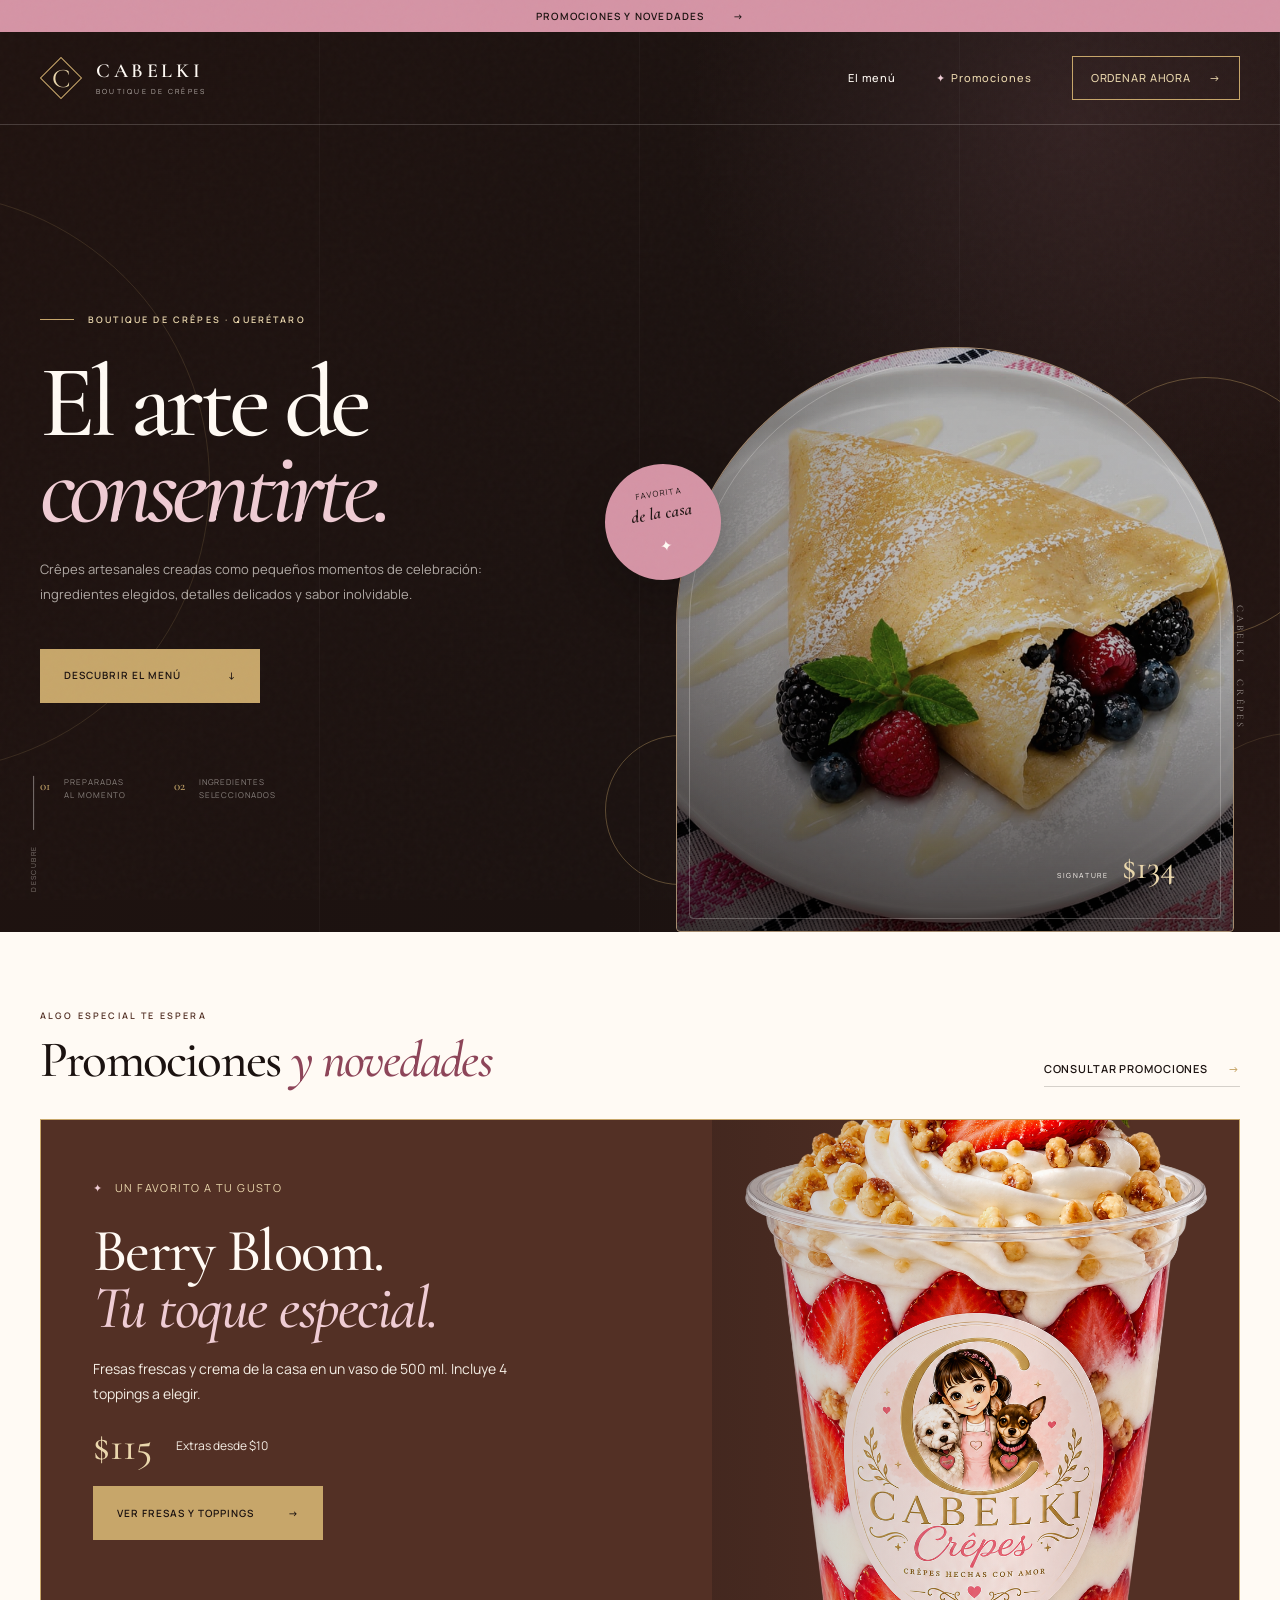
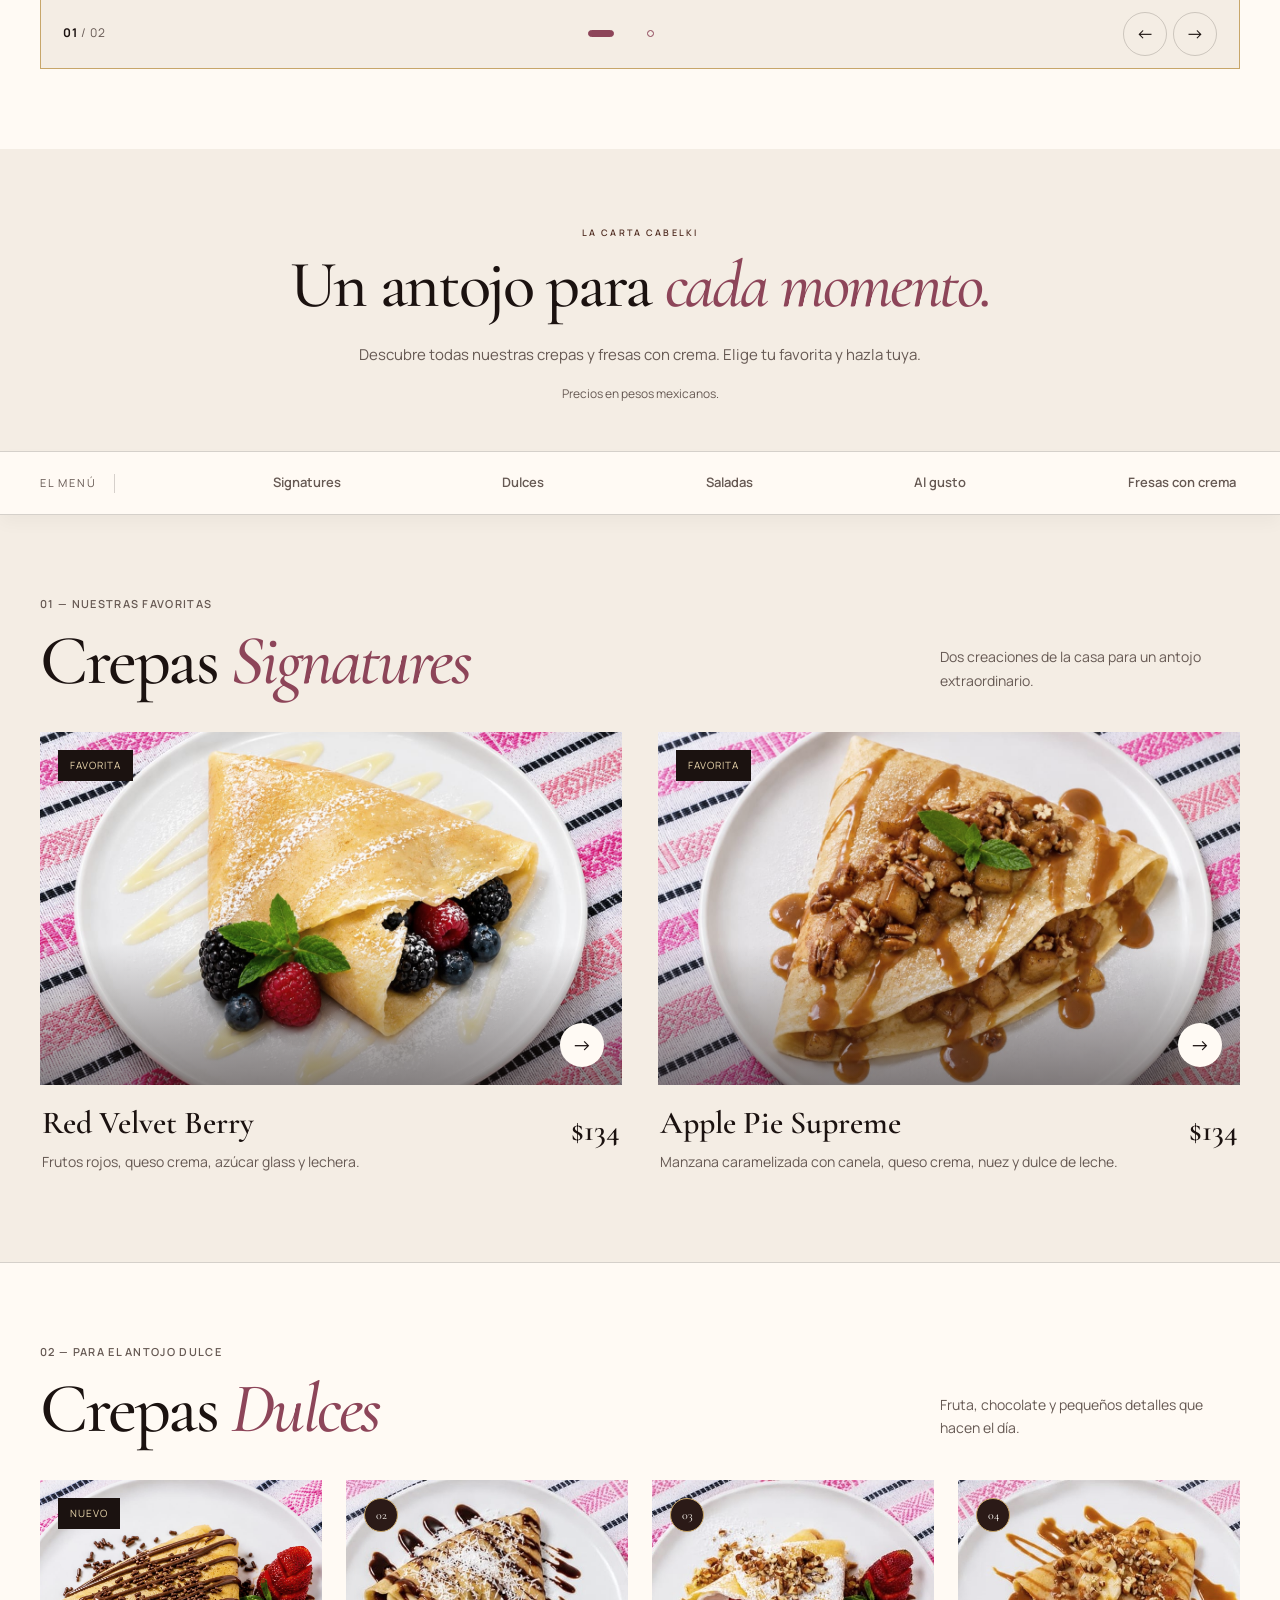
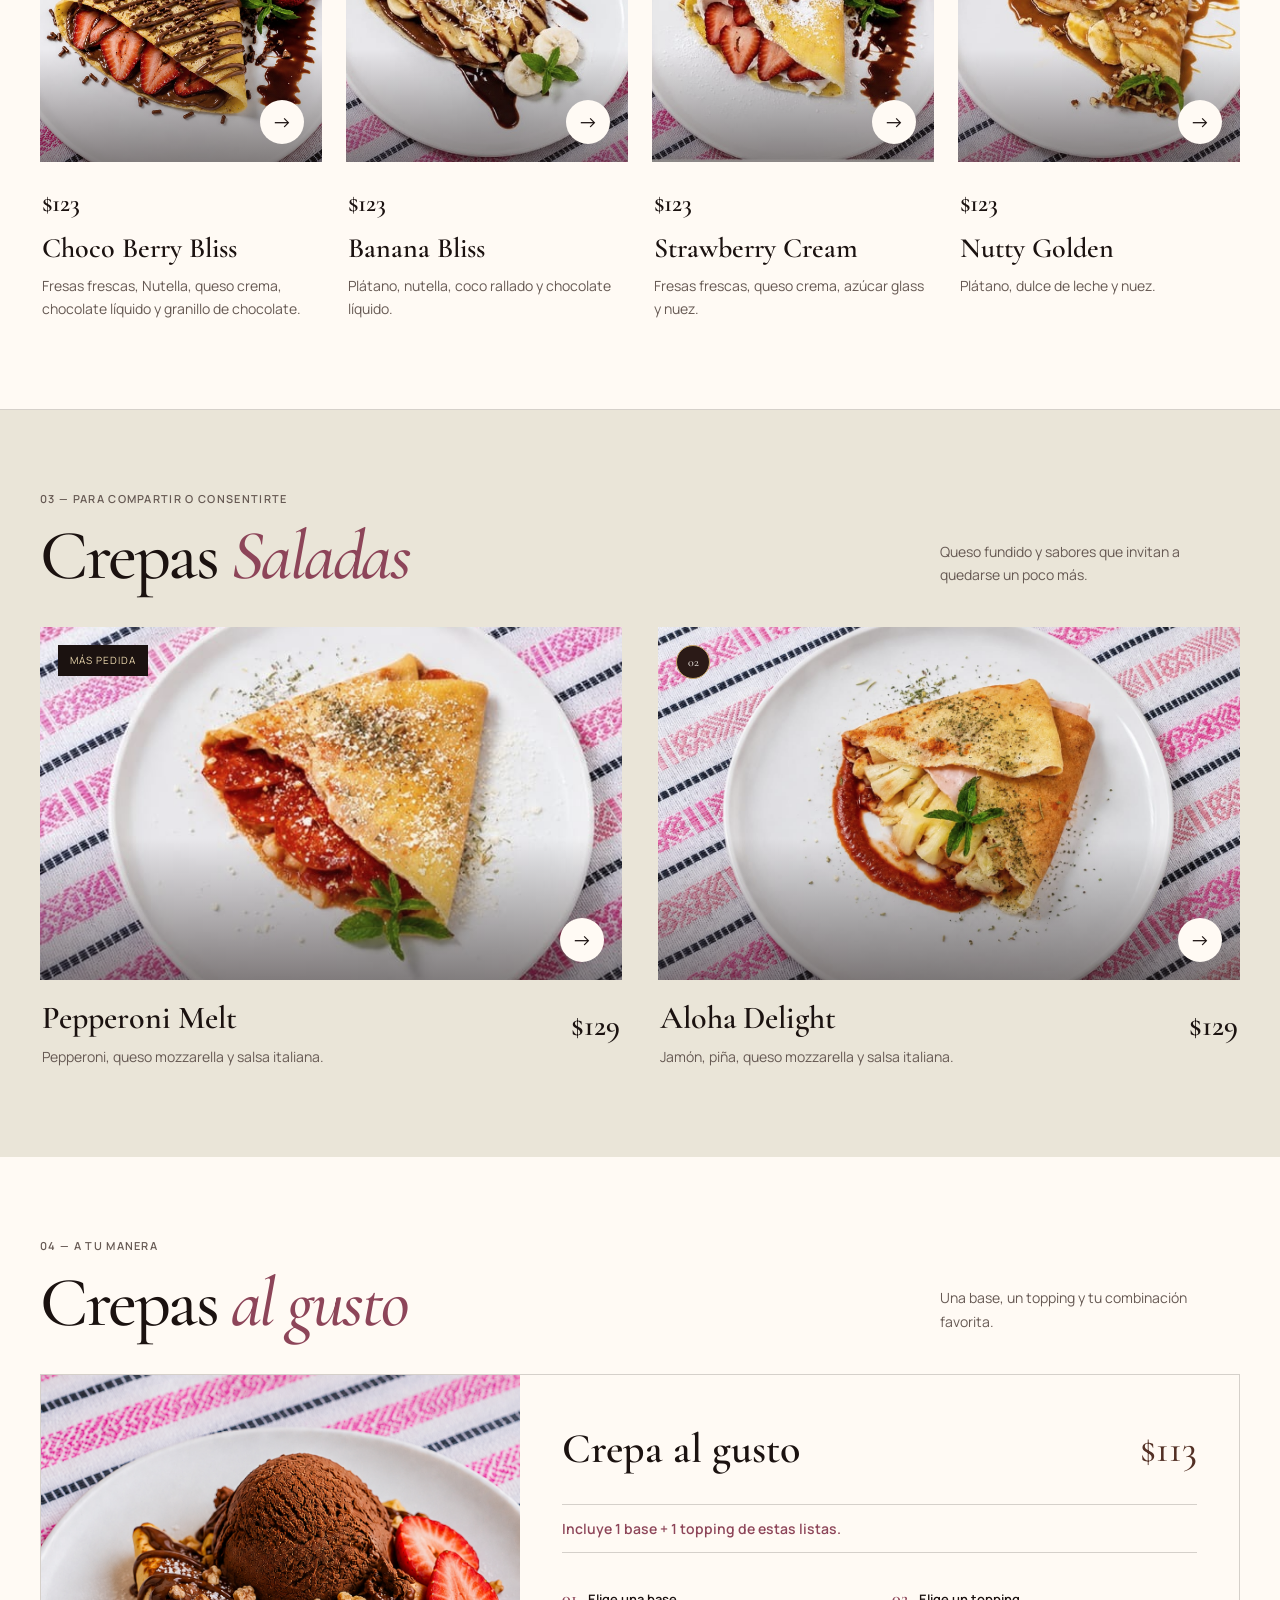
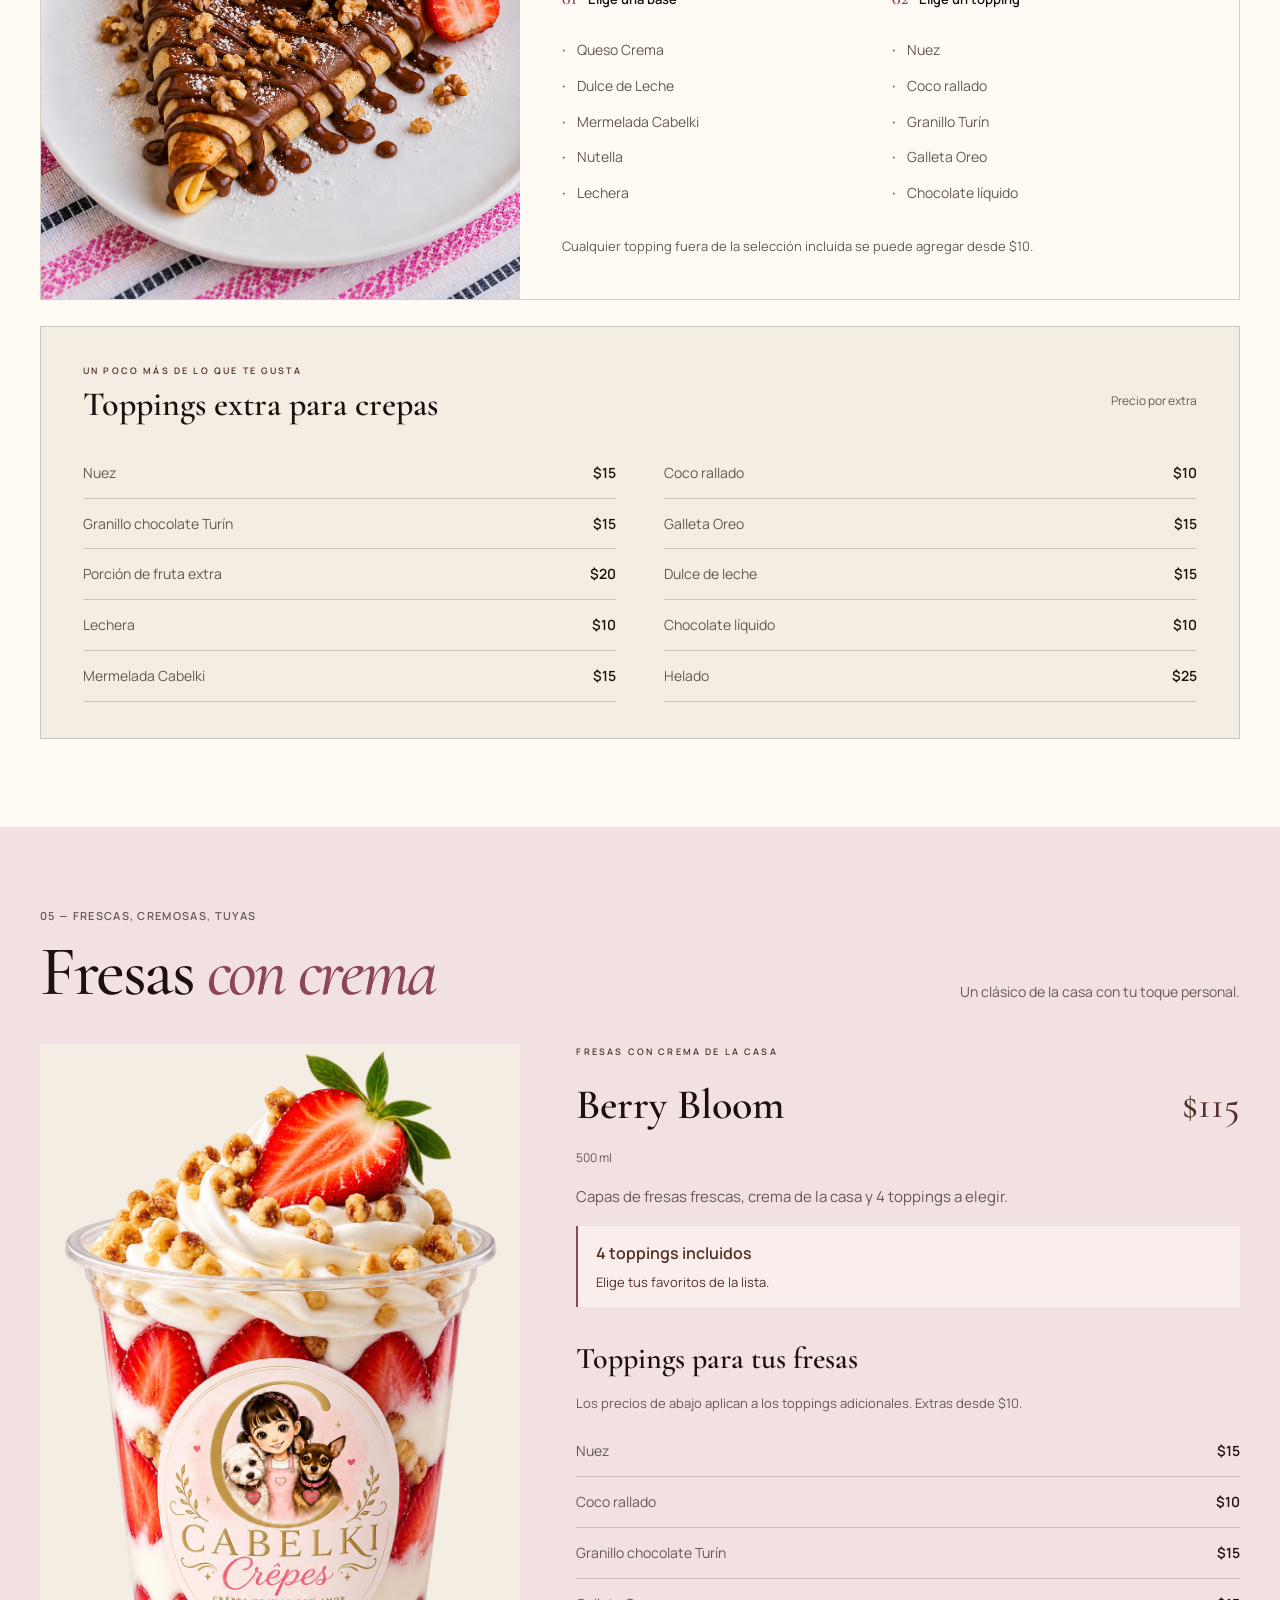
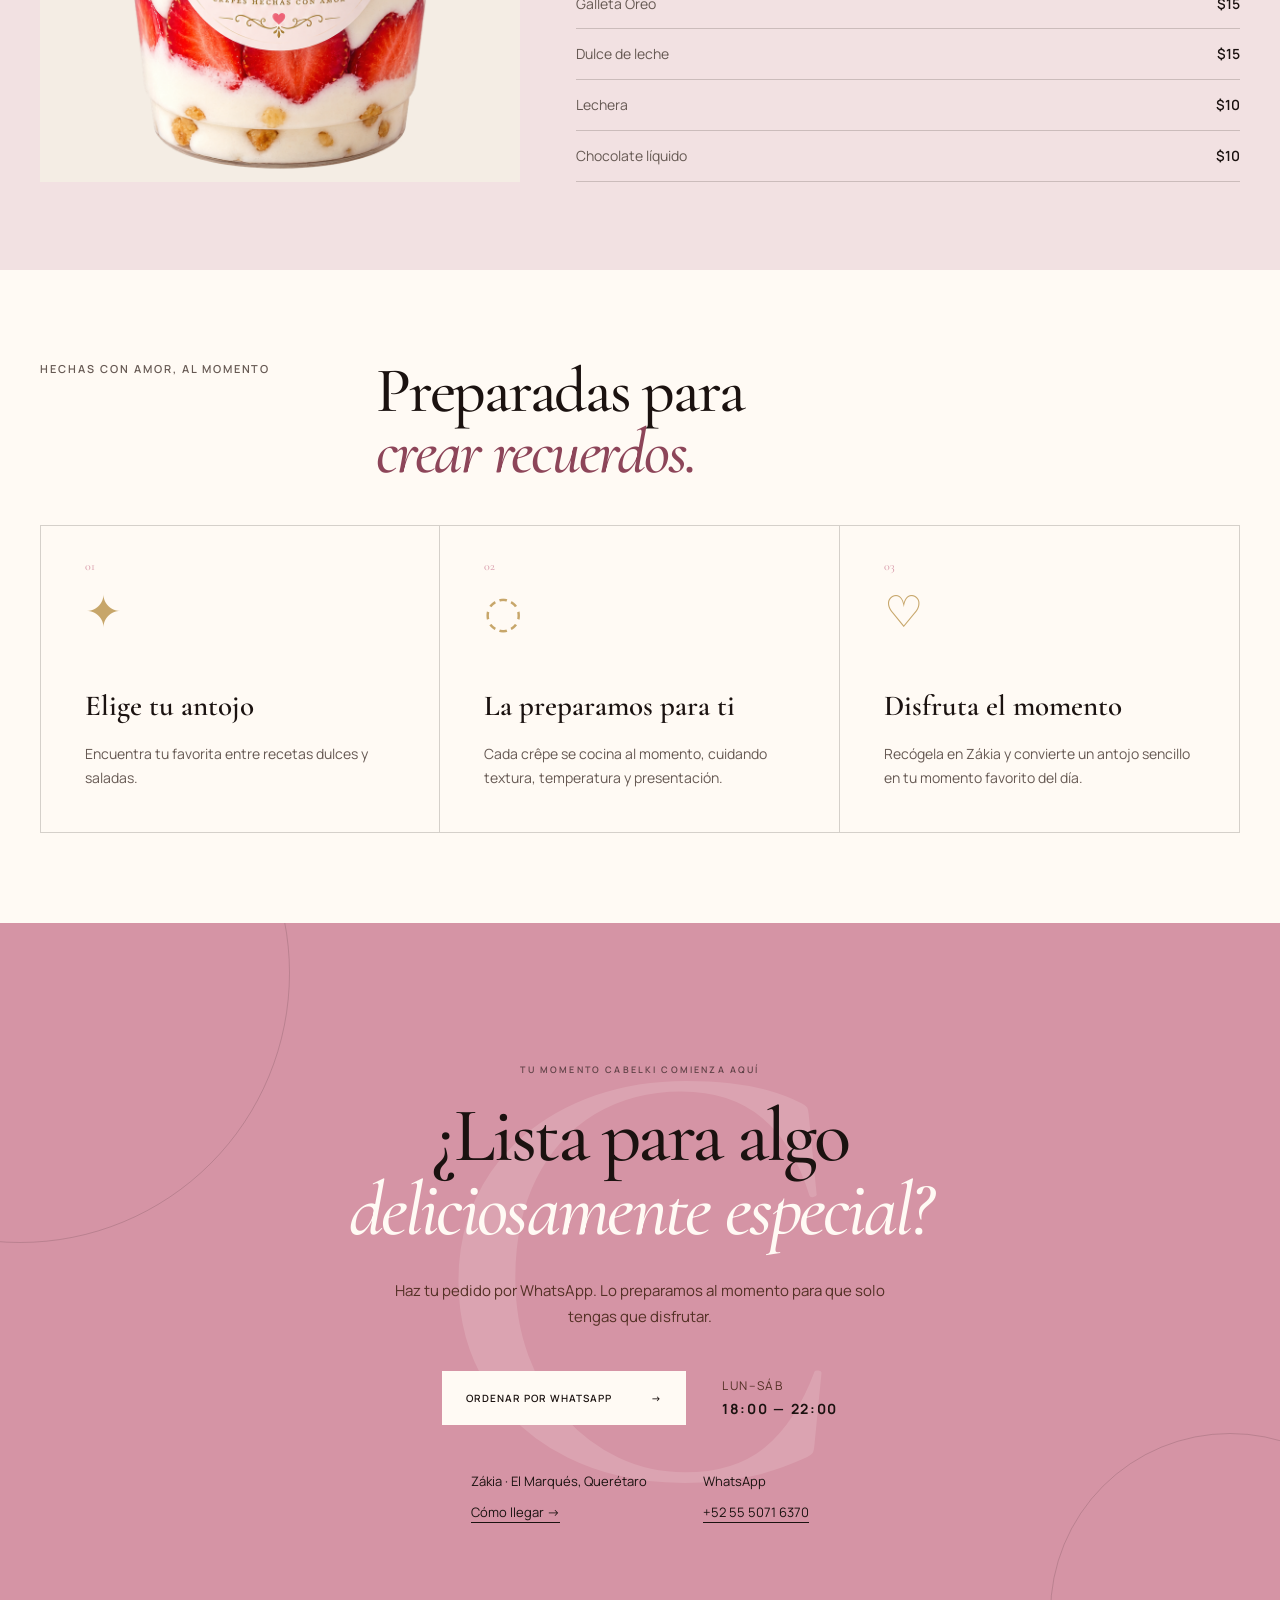
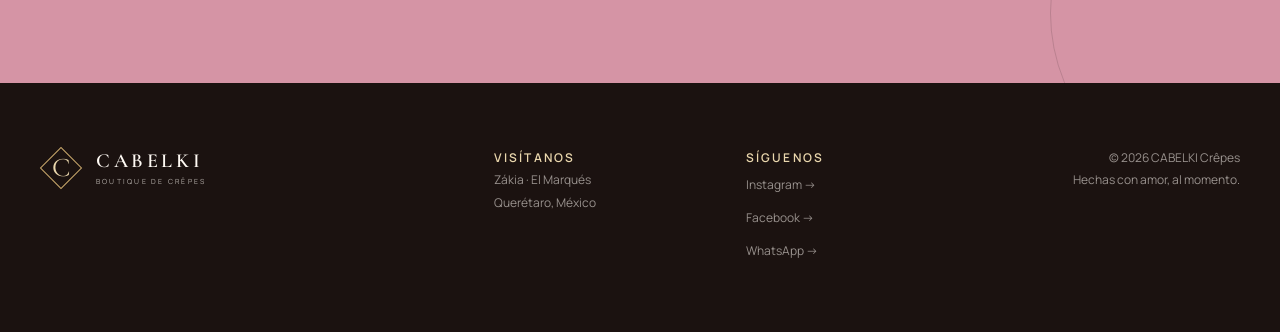
==== commit 93408826: "Retire Calaverita de mis Amores from both menus" ====
--- a/design-artifacts/luxury-concept/index.html
+++ b/design-artifacts/luxury-concept/index.html
@@ -15,13 +15,7 @@
 <body>
   <a class="skip-link" href="#main">Saltar al contenido</a>
 
-  <a class="announcement" href="#promociones">
-    <span>Un antojo de temporada</span>
-    <i aria-hidden="true"></i>
-    <span>Calaverita de mis Amores · $134</span>
-    <i aria-hidden="true"></i>
-    <span>Descúbrelo <span aria-hidden="true">→</span></span>
-  </a>
+  <a class="announcement" href="#promociones">Promociones y novedades <span aria-hidden="true">→</span></a>
 
   <header class="site-header" id="siteHeader">
     <div class="nav-shell">
@@ -41,7 +35,6 @@
       <nav class="primary-nav" id="primaryNav" aria-label="Navegación principal">
         <a href="#coleccion">El menú</a>
         <a href="#promociones" class="nav-promotions"><span aria-hidden="true">✦</span> Promociones</a>
-        <a href="#temporada">Temporada</a>
         <a href="#contacto" class="nav-order">Ordenar ahora <span aria-hidden="true">&rarr;</span></a>
       </nav>
     </div>
@@ -60,7 +53,6 @@
 
           <div class="hero-actions">
             <a class="button button--gold" href="#coleccion">Descubrir el menú <span aria-hidden="true">&darr;</span></a>
-            <a class="text-link" href="#temporada">Ver edición limitada <span aria-hidden="true">→</span></a>
           </div>
 
           <div class="hero-notes" aria-label="Características">
@@ -101,17 +93,7 @@
         <!-- Verified highlights; replace or add slides here when a new offer is confirmed. -->
         <div class="promo-carousel" role="region" aria-roledescription="carrusel" aria-label="Promociones y avisos de CABELKI">
           <div class="promo-slides" id="promoSlides">
-            <article class="promo-slide promo-slide--season" id="promo-season" role="group" aria-roledescription="diapositiva" aria-label="1 de 3: Edición de temporada">
-              <div class="promo-copy">
-                <p class="promo-label"><span aria-hidden="true">✦</span> Edición de temporada</p>
-                <h3>Calaverita<br><em>de mis Amores.</em></h3>
-                <p>Calabaza en tacha, queso crema, canela, nuez y dulce de leche. Un antojo que solo llega por temporada.</p>
-                <div class="promo-offer"><strong>$134</strong><span>Hasta agotar existencias</span></div>
-                <a class="button button--gold" href="#temporada">Descubrir esta creación <span aria-hidden="true">→</span></a>
-              </div>
-              <div class="promo-photo"><img src="../../assets/crepes/crepa-de-temporada.png" alt="Calaverita de mis Amores, crepa de temporada" loading="lazy" decoding="async"></div>
-            </article>
-            <article class="promo-slide promo-slide--berry" id="promo-berry" role="group" aria-roledescription="diapositiva" aria-label="2 de 3: Berry Bloom">
+            <article class="promo-slide promo-slide--berry" id="promo-berry" role="group" aria-roledescription="diapositiva" aria-label="1 de 2: Berry Bloom">
               <div class="promo-copy">
                 <p class="promo-label"><span aria-hidden="true">✦</span> Un favorito a tu gusto</p>
                 <h3>Berry Bloom.<br><em>Tu toque especial.</em></h3>
@@ -121,7 +103,7 @@
               </div>
               <div class="promo-photo"><img src="../../assets/crepes/fresas-con-crema.png" alt="Vaso Berry Bloom de fresas con crema" loading="lazy" decoding="async"></div>
             </article>
-            <article class="promo-slide promo-slide--notice" id="promo-hours" role="group" aria-roledescription="diapositiva" aria-label="3 de 3: Horario y pedidos">
+            <article class="promo-slide promo-slide--notice" id="promo-hours" role="group" aria-roledescription="diapositiva" aria-label="2 de 2: Horario y pedidos">
               <div class="promo-copy">
                 <p class="promo-label"><span aria-hidden="true">✦</span> Un aviso para tu próximo antojo</p>
                 <h3>Las tardes saben<br><em>mejor aquí.</em></h3>
@@ -133,11 +115,10 @@
             </article>
           </div>
           <div class="promo-controls" hidden>
-            <span class="promo-counter" aria-hidden="true"><b id="promoCurrent">01</b> <span>/ 03</span></span>
+            <span class="promo-counter" aria-hidden="true"><b id="promoCurrent">01</b> <span>/ 02</span></span>
             <div class="promo-dots" aria-label="Elegir un aviso">
-              <button type="button" data-promo-slide="0" aria-controls="promo-season" aria-label="Ver aviso 1: Edición de temporada" aria-current="true"></button>
-              <button type="button" data-promo-slide="1" aria-controls="promo-berry" aria-label="Ver aviso 2: Berry Bloom"></button>
-              <button type="button" data-promo-slide="2" aria-controls="promo-hours" aria-label="Ver aviso 3: Horario y pedidos"></button>
+              <button type="button" data-promo-slide="0" aria-current="true" aria-controls="promo-berry" aria-label="Ver aviso 1: Berry Bloom"></button>
+              <button type="button" data-promo-slide="1" aria-controls="promo-hours" aria-label="Ver aviso 2: Horario y pedidos"></button>
             </div>
             <div class="promo-arrows">
               <button type="button" id="promoPrevious" aria-controls="promoSlides" aria-label="Aviso anterior"><span aria-hidden="true">←</span></button>
@@ -164,7 +145,6 @@
         <a href="#saladas">Saladas</a>
         <a href="#crepe-al-gusto">Al gusto</a>
         <a href="#fresas-con-crema">Fresas con crema</a>
-        <a href="#temporada">Temporada</a>
       </div>
     </nav>
 
@@ -368,29 +348,6 @@
       </div>
     </section>
 
-    <section class="season" id="temporada" aria-labelledby="season-heading">
-      <div class="season-image">
-        <img src="../../assets/crepes/crepa-de-temporada.png" alt="Calaverita de mis Amores, crepa de temporada CABELKI" loading="lazy" decoding="async">
-      </div>
-      <div class="season-copy">
-        <p class="section-index">06 — Edición de temporada</p>
-        <p class="overline overline--light">Solo por temporada</p>
-        <h2 id="season-heading">Calaverita<br><em>de mis Amores</em></h2>
-        <p class="season-description">Nuestra crepa de la temporada: calabaza en tacha con un toque de canela, cremosa y con el crujido de la nuez caramelizada. Cuando se acabe la temporada, se va…</p>
-        <ul class="ingredient-list" aria-label="Ingredientes principales">
-          <li>Calabaza en tacha</li>
-          <li>Queso crema</li>
-          <li>Canela</li>
-          <li>Nuez</li>
-          <li>Dulce de leche</li>
-        </ul>
-        <div class="season-order">
-          <span><small>Hasta agotar existencias</small><strong>$134</strong></span>
-          <a class="round-action" href="#contacto" aria-label="Ordenar la crepa de temporada">&rarr;</a>
-        </div>
-      </div>
-    </section>
-
     <section class="experience" id="experiencia">
       <div class="section-shell">
         <header class="experience-heading">
@@ -403,7 +360,7 @@
             <span>01</span>
             <div class="experience-icon" aria-hidden="true">✦</div>
             <h3>Elige tu antojo</h3>
-            <p>Encuentra tu favorita entre recetas dulces, saladas y creaciones de temporada.</p>
+            <p>Encuentra tu favorita entre recetas dulces y saladas.</p>
           </article>
           <article>
             <span>02</span>
--- a/design-artifacts/luxury-concept/styles.css
+++ b/design-artifacts/luxury-concept/styles.css
@@ -508,26 +508,11 @@
   font-size: 10px;
 }
 
-.season { min-height: 900px; display: grid; grid-template-columns: 55% 45%; background: var(--ink); color: var(--paper); }
-.season-image { min-height: 900px; overflow: hidden; position: relative; }
-.season-image::after { content: ""; position: absolute; inset: 0; background: linear-gradient(90deg, transparent 66%, rgba(27, 18, 16, .82)); }
-.season-image img { height: 100%; object-fit: cover; filter: saturate(.76) contrast(1.05) brightness(.78); }
-
-.season-copy { padding: 120px clamp(50px, 6vw, 100px) 100px; display: flex; flex-direction: column; justify-content: center; }
-.season-copy .section-index { color: rgba(255, 250, 244, .4); }
 .overline--light { color: var(--gold-light); }
-.season-copy .overline { margin-top: 90px; }
-.season-copy h2 { margin: 22px 0 30px; font-family: var(--display); font-size: clamp(64px, 6vw, 96px); font-weight: 500; letter-spacing: -.045em; line-height: .76; }
-.season-copy h2 em { color: var(--rose-soft); font-size: .72em; font-weight: 500; }
-.season-description { max-width: 500px; margin: 0; color: rgba(255, 250, 244, .58); font-size: 12px; }
 
 .ingredient-list { display: flex; flex-wrap: wrap; gap: 8px; margin: 34px 0 0; padding: 0; list-style: none; }
 .ingredient-list li { padding: 8px 12px; border: 1px solid rgba(234, 215, 173, .22); color: var(--gold-light); font-size: 7px; letter-spacing: .12em; text-transform: uppercase; }
 
-.season-order { margin-top: 68px; padding-top: 26px; border-top: 1px solid var(--line-light); display: flex; align-items: center; justify-content: space-between; }
-.season-order > span { display: flex; flex-direction: column; }
-.season-order small { color: rgba(255, 250, 244, .44); font-size: 7px; letter-spacing: .18em; text-transform: uppercase; }
-.season-order strong { color: var(--gold-light); font-family: var(--display); font-size: 38px; font-weight: 500; }
 .round-action { width: 66px; height: 66px; display: grid; place-items: center; border-radius: 50%; background: var(--rose); color: var(--ink); font-size: 20px; transition: transform .25s ease; }
 .round-action:hover { transform: rotate(14deg); }
 
@@ -693,16 +678,8 @@
 .berry-copy .feature-note { margin: 8px 0 12px; }
 .berry-toppings { grid-template-columns: 1fr; }
 
-.season { min-height: 690px; }
-.season-image { min-height: 690px; }
-.season-image img { position: absolute; inset: 0; }
-.season-copy { padding-top: 72px; padding-bottom: 72px; }
-.season-copy .section-index { font-size: 11px; color: var(--gold-light); }
-.season-copy .overline { margin-top: 44px; }
-.season-copy h2 { font-size: clamp(56px, 5.3vw, 80px); line-height: .95; }
-.season-description { font-size: 14px; color: var(--ivory); }
 .ingredient-list li { font-size: 11px; letter-spacing: .04em; }
-.season-order small { font-size: 11px; color: var(--ivory); }
+
 .experience { padding: 90px 0; }
 .experience-heading { margin-bottom: 42px; }
 .experience-heading .section-index { font-size: 11px; color: var(--muted); }
@@ -730,8 +707,7 @@
   .hero-badge { width: 96px; height: 96px; }
   .section-heading { grid-template-columns: 20% 1fr; }
   .section-heading > p { display: none; }
-  .season { grid-template-columns: 50% 50%; }
-  .season-copy { padding-inline: 48px; }
+
   .experience-grid article { padding-inline: 28px; }
 }
 
@@ -775,12 +751,7 @@
   .product-card--feature { transform: none; }
   .product-image { aspect-ratio: 1; }
   .collection-footer { margin-top: 60px; align-items: flex-start; gap: 24px; flex-direction: column; }
-  .season { grid-template-columns: 1fr; }
-  .season-image { min-height: 560px; }
-  .season-image::after { background: linear-gradient(180deg, transparent 65%, var(--ink)); }
-  .season-copy { padding: 70px 24px 82px; }
-  .season-copy .overline { margin-top: 55px; }
-  .season-copy h2 { font-size: 64px; }
+
   .experience { padding: 96px 0; }
   .experience-heading { grid-template-columns: 1fr; gap: 30px; }
   .experience-heading h2 { font-size: 52px; }
@@ -810,7 +781,7 @@
   .choice-columns { gap: 16px; }
   .feature-title-row h3 { font-size: 36px; }
   .berry-feature { gap: 32px; }
-  .season-copy { padding-inline: 36px; }
+
 }
 
 @media (max-width: 760px) {
@@ -872,11 +843,7 @@
   .price-list li { font-size: 14px; }
   .berry-feature { gap: 30px; }
   .berry-feature .feature-photo { height: 390px; }
-  .season-image { min-height: 440px; }
-  .season-copy { padding: 42px 24px 56px; }
-  .season-copy .overline { margin-top: 28px; }
-  .season-copy h2 { font-size: 60px; }
-  .season-order { margin-top: 38px; }
+
   .experience { padding-block: 58px; }
   .experience-heading { margin-bottom: 32px; }
   .experience-heading h2 { font-size: 46px; }
